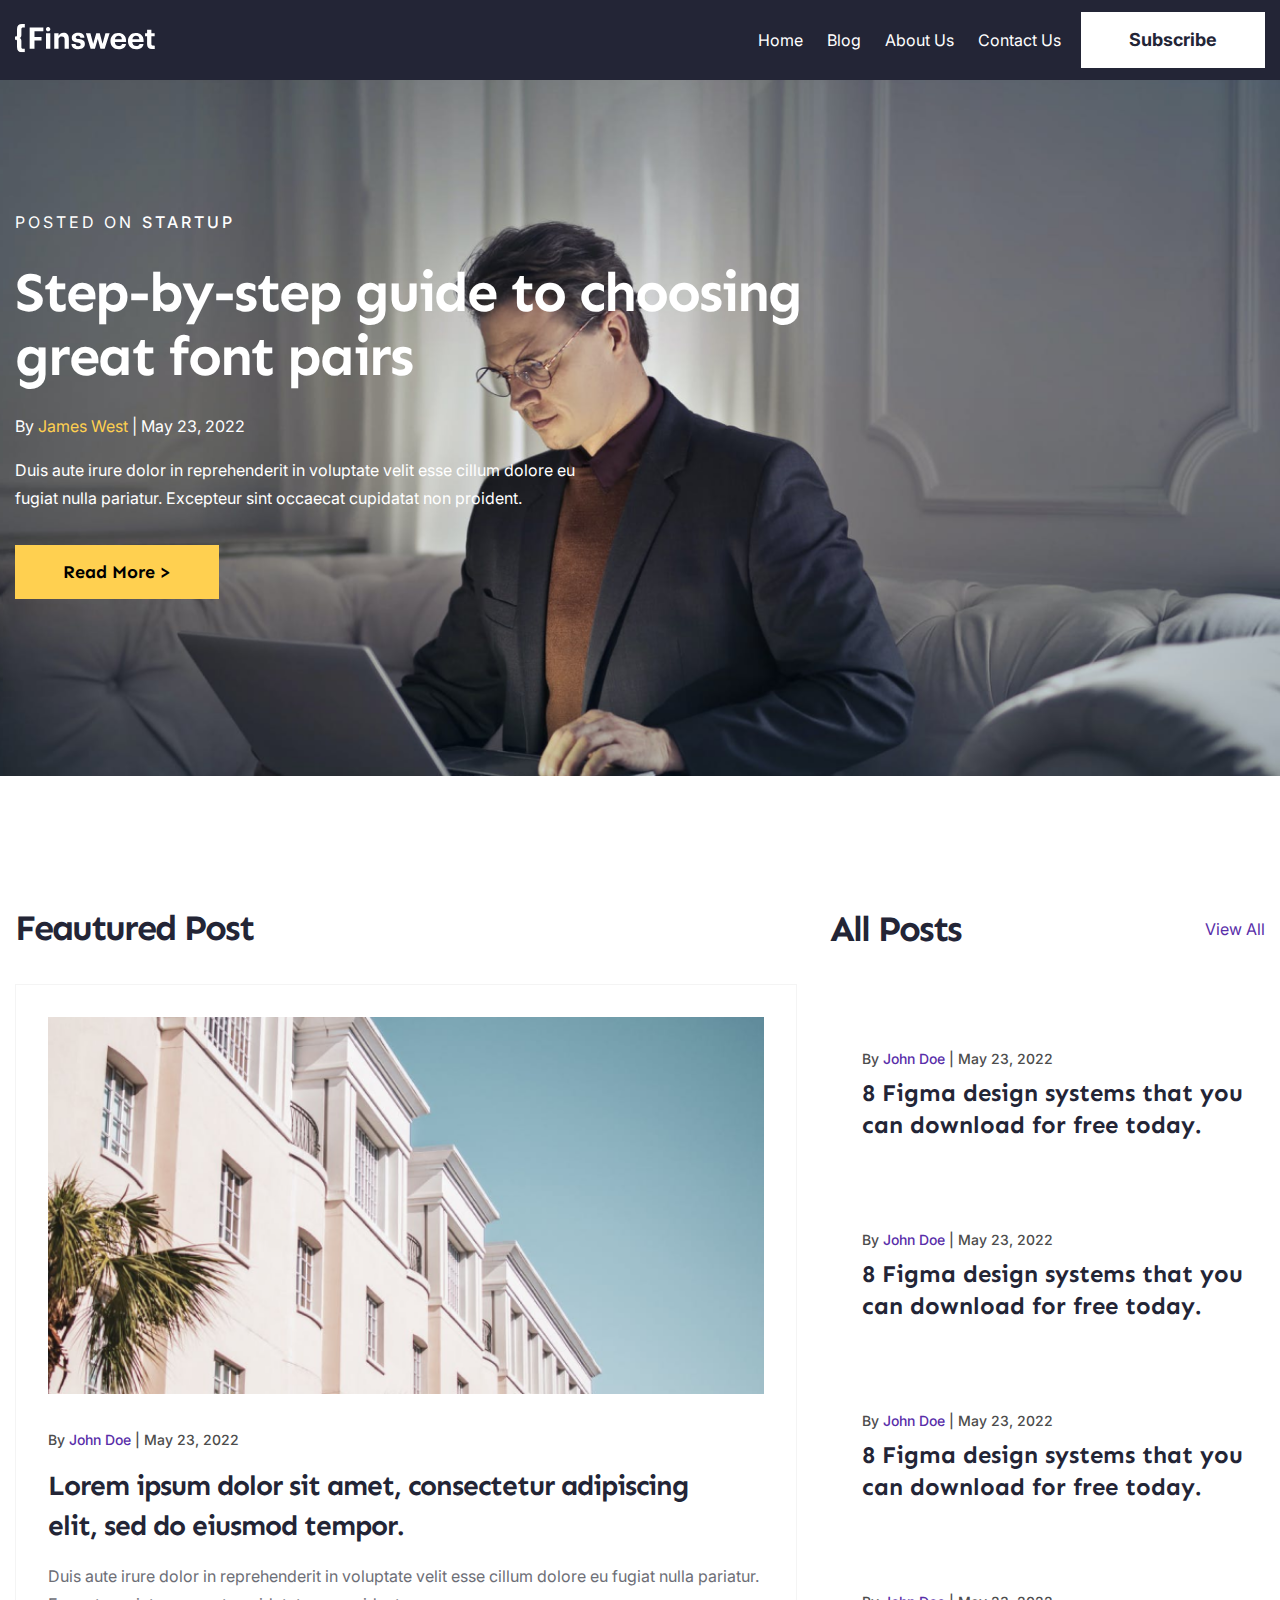
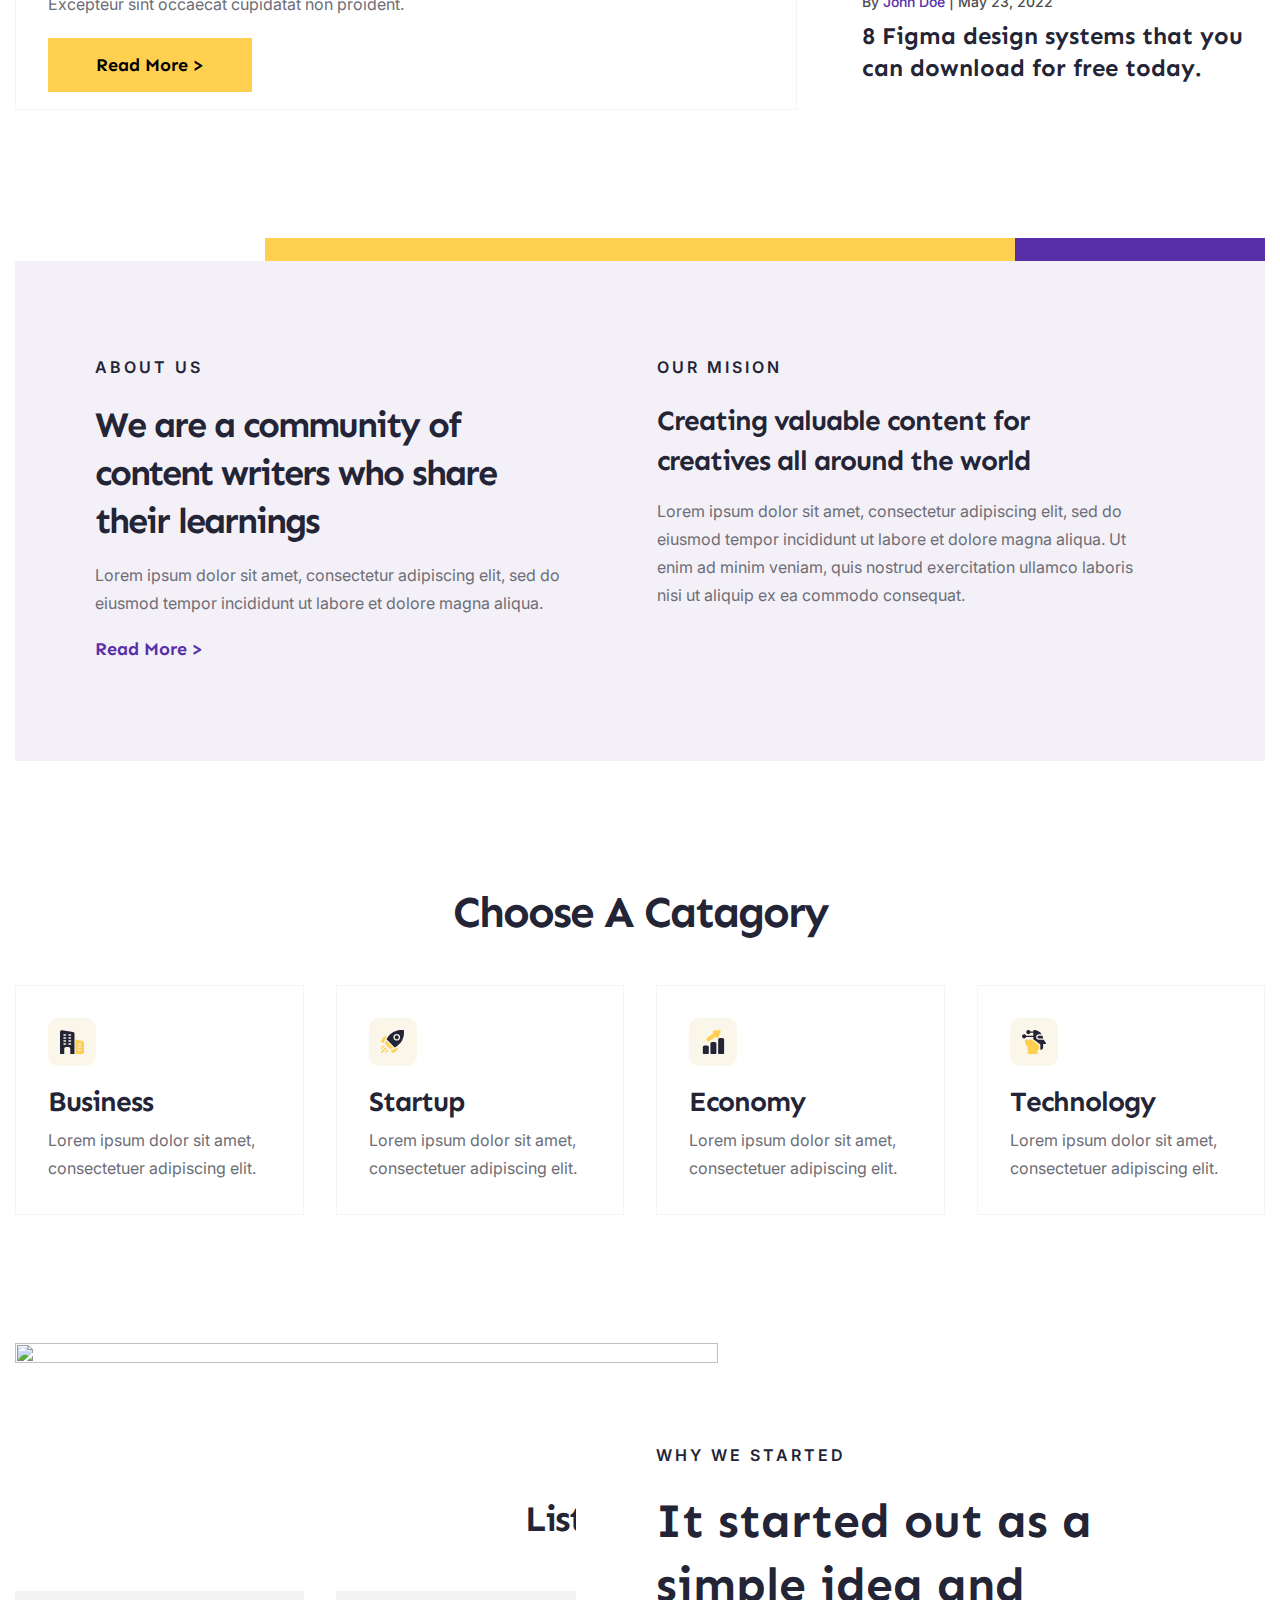
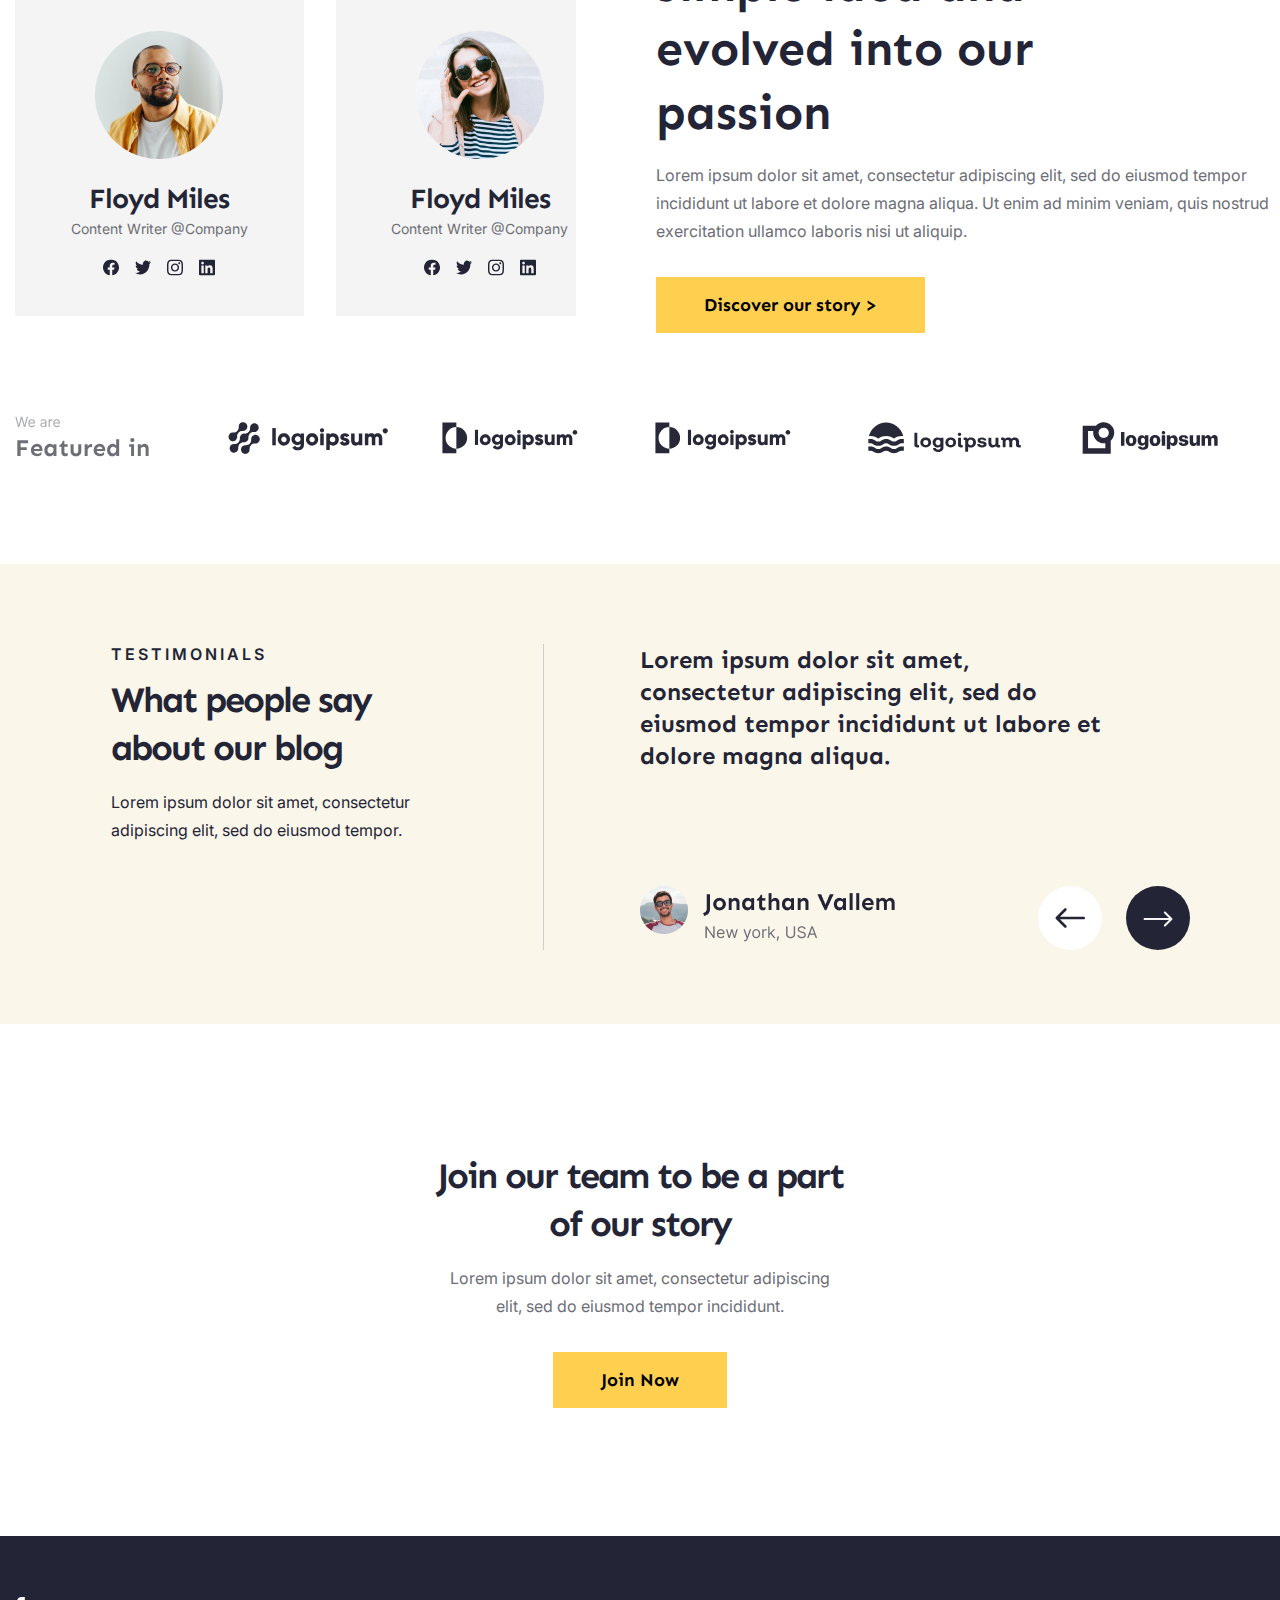
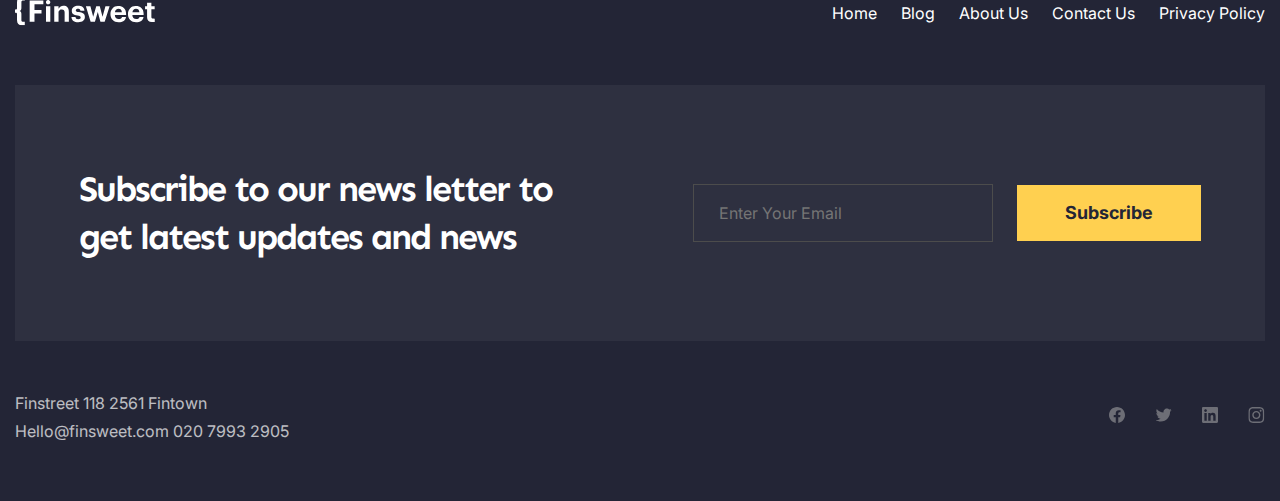
==== index.html @ ef50eec0 "home page change" ====
<!DOCTYPE html>
<html lang="en">
  <head>
    <meta charset="UTF-8" />
    <meta http-equiv="X-UA-Compatible" content="IE=edge" />
    <meta name="viewport" content="width=device-width, initial-scale=1.0" />
    <title>Axtamov Jahongir</title>
    <link rel="stylesheet" href="style/style.css" />
    <link rel="stylesheet" href="style/home.css" />
  </head>
  <body>
    <header>
      <nav id="navbar">
        <div class="container nav-container">
          <div class="nav-logo-img">
            <a href="#"><img src="images/nav-logo.svg" alt="" /></a>
          </div>
          <div class="nav-menus">
            <ul>
              <li><a class="nav-menus-link" href="#">Home</a></li>
              <li><a class="nav-menus-link" href="#">Blog</a></li>
              <li><a class="nav-menus-link" href="#">About Us</a></li>
              <li><a class="nav-menus-link" href="#">Contact Us</a></li>
            </ul>
            <a class="nav-btn" href="#">Subscribe</a>
          </div>
          <button class="hamburger" onclick="openNavbar()">
            <img src="images/hb-menu.svg" alt="" />
          </button>
        </div>
        <div id="navbar-responsive">
          <ul>
            <li><a href="#" class="nav-link">Home</a></li>
            <li><a href="#" class="nav-link">Blog</a></li>
            <li><a href="#" class="nav-link">About Us</a></li>
            <li><a href="#" class="nav-link">Contact Us</a></li>
            <li><a href="#" class="nav-btn">Subscribe</a></li>
          </ul>
          <button id="close-navbar" onclick="closeNavbar()">
            <img src="images/close-icon.svg" alt="" />
          </button>
        </div>
      </nav>
      <div class="home">
        <div class="container">
          <div class="home-content">
            <p class="hometext">
              POSTED ON<span class="homespan">STARTUP</span>
            </p>
            <h2>Step-by-step guide to choosing great font pairs</h2>
            <p>By <span class="yellowspan">James West</span> | May 23, 2022</p>
            <p class="bt">
              Duis aute irure dolor in reprehenderit in voluptate velit esse
              cillum dolore eu fugiat nulla pariatur. Excepteur sint occaecat
              cupidatat non proident.
            </p>
            <a class="btns" href="#">Read More ></a>
          </div>
        </div>
      </div>
    </header>
    <section id="feautured">
      <div class="container feautured-container">
        <div class="feautured-left">
          <h2>Feautured Post</h2>
          <div class="footer-left-card1">
            <div class="feautured-left-card">
              <img src="images/feautured-img1.png" alt="" />
              <p class="featured-lefttext">
                By <span class="bluespan">John Doe</span> | May 23, 2022
              </p>
              <h3>
                Lorem ipsum dolor sit amet, consectetur adipiscing elit, sed do
                eiusmod tempor.
              </h3>
              <p class="feautured-text2">
                Duis aute irure dolor in reprehenderit in voluptate velit esse
                cillum dolore eu fugiat nulla pariatur. Excepteur sint occaecat
                cupidatat non proident.
              </p>
              <a class="btns" href="#">Read More ></a>
            </div>
          </div>
        </div>
        <div class="feautured-right">
          <div class="feautured-right-content">
            <h2>All Posts</h2>
            <p>View All</p>
          </div>
          <div class="feautured-right-card">
            <p class="featured-righttext">
              By <span class="bluespan">John Doe</span> | May 23, 2022
            </p>
            <h4>
              8 Figma design systems that you can download for free today.
            </h4>
          </div>
          <div class="feautured-right-card">
            <p class="featured-righttext">
              By <span class="bluespan">John Doe</span> | May 23, 2022
            </p>
            <h4>
              8 Figma design systems that you can download for free today.
            </h4>
          </div>
          <div class="feautured-right-card">
            <p class="featured-righttext">
              By <span class="bluespan">John Doe</span> | May 23, 2022
            </p>
            <h4>
              8 Figma design systems that you can download for free today.
            </h4>
          </div>
          <div class="feautured-right-card">
            <p class="featured-righttext">
              By <span class="bluespan">John Doe</span> | May 23, 2022
            </p>
            <h4>
              8 Figma design systems that you can download for free today.
            </h4>
          </div>
        </div>
      </div>
    </section>
    <section id="community">
      <div class="container community-container">
        <div class="community-colors">
          <div class="community-yellow"></div>
          <div class="community-purple"></div>
        </div>
        <div class="community">
          <div class="community-left">
            <p class="community-text">ABOUT US</p>
            <h2>
              We are a community of content writers who share their learnings
            </h2>
            <p class="community-content">
              Lorem ipsum dolor sit amet, consectetur adipiscing elit, sed do
              eiusmod tempor incididunt ut labore et dolore magna aliqua.
            </p>
            <p class="community-more">Read More ></p>
          </div>
          <div class="community-right">
            <p class="community-text">OUR MISION</p>
            <h3>
              Creating valuable content for creatives all around the world
            </h3>
            <p class="community-content">
              Lorem ipsum dolor sit amet, consectetur adipiscing elit, sed do
              eiusmod tempor incididunt ut labore et dolore magna aliqua. Ut
              enim ad minim veniam, quis nostrud exercitation ullamco laboris
              nisi ut aliquip ex ea commodo consequat.
            </p>
          </div>
        </div>
      </div>
    </section>
    <section class="catagory">
      <div class="container container-catagory">
        <h2>Choose A Catagory</h2>
        <div class="catagory-cards">
          <div class="catagory-card">
            <div class="catagory-img">
              <img src="images/icons/catagory-icon1.svg" alt="" />
            </div>
            <h3>Business</h3>
            <p>Lorem ipsum dolor sit amet, consectetuer adipiscing elit.</p>
          </div>
          <div class="catagory-card">
            <div class="catagory-img">
              <img src="images/icons/catagory-icon2.svg" alt="" />
            </div>
            <h3>Startup</h3>
            <p>Lorem ipsum dolor sit amet, consectetuer adipiscing elit.</p>
          </div>
          <div class="catagory-card">
            <div class="catagory-img">
              <img src="images/icons/catagory-icon3.svg" alt="" />
            </div>
            <h3>Economy</h3>
            <p>Lorem ipsum dolor sit amet, consectetuer adipiscing elit.</p>
          </div>
          <div class="catagory-card">
            <div class="catagory-img">
              <img src="images/icons/catagory-icon4.svg" alt="" />
            </div>
            <h3>Technology</h3>
            <p>Lorem ipsum dolor sit amet, consectetuer adipiscing elit.</p>
          </div>
        </div>
      </div>
    </section>
    <section id="simple">
      <div class="container simple-container">
        <img src="images/simple-img.svg" alt="" />
        <div>
          <h3>Why we started</h3>
          <h2>It started out as a simple idea and evolved into our passion</h2>
          <p>
            Lorem ipsum dolor sit amet, consectetur adipiscing elit, sed do
            eiusmod tempor incididunt ut labore et dolore magna aliqua. Ut enim
            ad minim veniam, quis nostrud exercitation ullamco laboris nisi ut
            aliquip.
          </p>
          <a class="btns" href="#">Discover our story ></a>
        </div>
      </div>
    </section>
    <section id="list">
      <div class="container list-container">
        <h2>List of Authors</h2>
        <div class="list-cards">
          <div class="list-card">
            <img
              class="list-card-img1"
              src="images/list-card-img1.png"
              alt=""
            />
            <h3>Floyd Miles</h3>
            <p>Content Writer @Company</p>
            <div class="list-card-icons">
              <img src="images/list-icon1.svg" alt="" />
              <img src="images/list-icon2.svg" alt="" />
              <img src="images/list-icon3.svg" alt="" />
              <img src="images/list-icon4.svg" alt="" />
            </div>
          </div>
          <div class="list-card">
            <img
              class="list-card-img1"
              src="images/list-card-img2.png"
              alt=""
            />
            <h3>Floyd Miles</h3>
            <p>Content Writer @Company</p>
            <div class="list-card-icons">
              <img src="images/list-icon1.svg" alt="" />
              <img src="images/list-icon2.svg" alt="" />
              <img src="images/list-icon3.svg" alt="" />
              <img src="images/list-icon4.svg" alt="" />
            </div>
          </div>
          <div class="list-card">
            <img
              class="list-card-img1"
              src="images/list-card-img3.png"
              alt=""
            />
            <h3>Floyd Miles</h3>
            <p>Content Writer @Company</p>
            <div class="list-card-icons">
              <img src="images/list-icon1.svg" alt="" />
              <img src="images/list-icon2.svg" alt="" />
              <img src="images/list-icon3.svg" alt="" />
              <img src="images/list-icon4.svg" alt="" />
            </div>
          </div>
          <div class="list-card">
            <img
              class="list-card-img1"
              src="images/list-card-img4.png"
              alt=""
            />
            <h3>Floyd Miles</h3>
            <p>Content Writer @Company</p>
            <div class="list-card-icons">
              <img src="images/list-icon1.svg" alt="" />
              <img src="images/list-icon2.svg" alt="" />
              <img src="images/list-icon3.svg" alt="" />
              <img src="images/list-icon4.svg" alt="" />
            </div>
          </div>
        </div>
        <div class="list-icons">
          <div class="list-icon">
            <img src="images/list-card-icon1.svg" alt="" />
          </div>
          <div class="list-icon">
            <img src="images/list-card-icon2.svg" alt="" />
          </div>
          <div class="list-icon">
            <img src="images/list-card-icon3.svg" alt="" />
          </div>
          <div class="list-icon">
            <img src="images/list-card-icon4.svg" alt="" />
          </div>
          <div class="list-icon">
            <img src="images/list-card-icon5.svg" alt="" />
          </div>
          <div class="list-icon">
            <img src="images/list-card-icon6.svg" alt="" />
          </div>
        </div>
      </div>
    </section>
    <section id="people">
      <div class="container people-container">
        <div class="people-left">
          <h4>TESTIMONIALS</h4>
          <h2>What people say about our blog</h2>
          <p>
            Lorem ipsum dolor sit amet, consectetur adipiscing elit, sed do
            eiusmod tempor.
          </p>
        </div>
        <div class="people-right">
          <h4>
            Lorem ipsum dolor sit amet, consectetur adipiscing elit, sed do
            eiusmod tempor incididunt ut labore et dolore magna aliqua.
          </h4>
          <div class="people-card">
            <div class="people-img">
              <img src="images/people-cardimg1.png" alt="" />
            </div>
            <div class="people-icon">
              <img src="images/people-card-icon1.svg" alt="" />
              <img src="images/people-card-icon2.svg" alt="" />
            </div>
          </div>
        </div>
      </div>
    </section>
    <section id="join">
      <div class="container join-container">
        <h2>Join our team to be a part of our story</h2>
        <p>
          Lorem ipsum dolor sit amet, consectetur adipiscing elit, sed do
          eiusmod tempor incididunt.
        </p>
        <a class="btns" href="">Join Now</a>
      </div>
    </section>
    <footer>
      <div class="container footer-container">
        <div class="footer-navigation">
          <div class="footer-logo-img">
            <a href="#"><img src="images/nav-logo.svg" alt="" /></a>
          </div>
          <div class="footer-menus">
            <ul>
              <li><a class="footer-menus-link" href="#">Home</a></li>
              <li><a class="footer-menus-link" href="#">Blog</a></li>
              <li><a class="footer-menus-link" href="#">About Us</a></li>
              <li><a class="footer-menus-link" href="#">Contact Us</a></li>
              <li><a class="footer-menus-link" href="#">Privacy Policy</a></li>
            </ul>
          </div>
        </div>
        <div class="footer-subscribe">
          <div class="subscribe-heading">
            <h2>Subscribe to our news letter to get latest updates and news</h2>
          </div>
          <div class="subscribe-input">
            <form>
              <input placeholder="Enter Your Email  " type="text" />
            </form>
            <a class="btns" href="#">Subscribe</a>
          </div>
        </div>
        <div class="footer-content">
          <div class="footer-text">
            <p>Finstreet 118 2561 Fintown</p>
            <p>Hello@finsweet.com 020 7993 2905</p>
          </div>
          <div class="footer-icons">
            <img src="images/icons/facebook-icon.svg" alt="" />
            <img src="images/icons/twitter-icon.svg" alt="" />
            <img src="images/icons/linkedin-icon.svg" alt="" />
            <img src="images/icons/instagram-icon.svg" alt="" />
          </div>
        </div>
      </div>
    </footer>
    <script src="js/main.js"></script>
  </body>
</html>
---- style/style.css ----
@import "common.css";
@import "nav-footer.css";
---- style/home.css ----
@import url("https://fonts.googleapis.com/css2?family=Inter:wght@400;500;600&family=Sen:wght@700&display=swap");

:root {
  --btn-bg: #ffd050;
  --btn-bg-hover: #edc14a;
}

.home {
  background-image: url(../images/home-bg.png);
  background-size: cover;
  background-position: center;
  background-repeat: no-repeat;
}

.home-content {
  padding: 128px 0 192px;
}

.home-content p {
  width: 45%;
  font-size: 1rem;
  font-family: "Inter";
  font-style: normal;
  font-weight: 400;
  line-height: 28px;
  color: #ffffff;
}

.homespan {
  font-family: "Inter";
  font-style: normal;
  font-weight: 500;
  font-size: 1rem;
  padding-left: 8px;
}

.hometext {
  font-family: "Inter";
  font-style: normal;
  font-weight: 400;
  line-height: 20px;
  letter-spacing: 3px;
  text-transform: uppercase;
  color: #ffffff;
}

.home-content h2 {
  width: 70%;
  padding: 24px 0;
  font-family: "Sen";
  font-style: normal;
  font-weight: 700;
  font-size: 3.5rem;
  line-height: 64px;
  letter-spacing: -2px;
  color: #ffffff;
}

.yellowspan {
  font-family: "Inter";
  font-style: normal;
  font-weight: 400;
  font-size: 1rem;
  line-height: 28px;
  color: #ffd050;
}

.bt {
  padding: 16px 0 48px;
}

/* FEAUTURED */

#feautured {
  padding: 128px 0;
}

.feautured-container {
  display: flex;
  align-items: center;
}

.feautured-container h2 {
  font-family: "Sen";
  font-style: normal;
  font-weight: 700;
  font-size: 2.25rem;
  line-height: 48px;
  letter-spacing: -2px;
  color: #232536;
}

.feautured-left-card img {
  width: 100%;
}

.feautured-left h2 {
  padding-bottom: 32px;
}

.feautured-text2 {
  margin-bottom: 35px;
  font-family: "Inter";
  font-style: normal;
  font-weight: 400;
  font-size: 1rem;
  line-height: 28px;
  color: #6d6e76;
}

.feautured-right {
  width: 50%;
}

.feautured-right-card {
  transition: 0.5s;
  padding: 32px 0 25px 32px;
}

.featured-righttext {
  padding-top: 32px;
  font-family: "Inter";
  font-style: normal;
  font-weight: 500;
  font-size: 0.875rem;
  line-height: 20px;
  color: #4c4c4c;
}

.feautured-right-card:hover {
  background: #fbf6ea;
}

.feautured-right-content {
  margin-bottom: 32px;
  display: flex;
  align-items: center;
  justify-content: space-between;
}

.feautured-right-content p {
  font-family: "Inter";
  font-style: normal;
  font-weight: 400;
  font-size: 1rem;
  line-height: 28px;
  color: #592ea9;
}

.featured-lefttext {
  padding-top: 32px;
  font-family: "Inter";
  font-style: normal;
  font-weight: 500;
  font-size: 0.875rem;
  line-height: 20px;
  color: #4c4c4c;
}

.bluespan {
  color: #592ea9;
}

.feautured-right-card h4 {
  padding-top: 8px;
  font-family: "Sen";
  font-style: normal;
  font-weight: 700;
  font-size: 1.5rem;
  line-height: 32px;
  color: #232536;
}

/* COMMUNITY */

.community-colors {
  display: flex;
  align-items: center;
  justify-content: flex-end;
}

.community-yellow {
  width: 60%;
  height: 23px;
  background: #ffd050;
}

.community-purple {
  width: 20%;
  height: 23px;
  background: #592ea9;
}

.community {
  padding: 96px 108px 96px 80px;
  margin-bottom: 128px;
  display: flex;
  background: #f4f0f8;
}

.community-left {
  width: 50%;
  margin-right: 61px;
}

.community-right {
  width: 50%;
}

.community-text {
  font-family: "Inter";
  font-style: normal;
  font-weight: 600;
  font-size: 1rem;
  line-height: 20px;
  letter-spacing: 3px;
  color: #232536;
}

.community-left h2 {
  width: 88%;
  padding: 24px 0 16px;
  font-family: "Sen";
  font-style: normal;
  font-weight: 700;
  font-size: 2.25rem;
  line-height: 48px;
  letter-spacing: -2px;
  color: #232536;
}

.community-right h3 {
  width: 80%;
  padding: 24px 0 16px;
  font-family: "Sen";
  font-style: normal;
  font-weight: 700;
  font-size: 1.75rem;
  line-height: 40px;
  letter-spacing: -1px;
  color: #232536;
}

.community-content {
  font-family: "Inter";
  font-style: normal;
  font-weight: 400;
  font-size: 1rem;
  line-height: 28px;
  color: #6d6e76;
}

.community-more {
  padding-top: 16px;
  font-family: "Sen";
  font-style: normal;
  font-weight: 700;
  font-size: 1.125rem;
  line-height: 32px;
  color: #592ea9;
}

/* catagory */

#catagory .container-catagory {
  display: flex;
  flex-direction: column;
  gap: 50px;
}

.container-catagory h2 {
  font-family: "Sen";
  font-style: normal;
  font-weight: 700;
  font-size: 2.75rem;
  line-height: 48px;
  letter-spacing: -2px;
  color: #232536;
  text-align: center;
}

.catagory-cards {
  display: flex;
  align-items: center;
  gap: 32px;
  padding: 48px 0 128px;
}

.catagory-card {
  width: 25%;
  padding: 32px;
  transition: 0.5s;
  border: 1px solid #f4f4f4;
}

.catagory-card:hover {
  background: #ffd050;
}

.catagory-img {
  background: #fbf6ea;
  display: flex;
  align-items: center;
  justify-content: center;
  border-radius: 10px;
  width: 48px;
  height: 48px;
}

.catagory-card h3 {
  padding: 16px 0 4px;
  font-family: "Sen";
  font-style: normal;
  font-weight: 700;
  font-size: 1.75rem;
  line-height: 40px;
  letter-spacing: -1px;
  color: #232536;
}

.catagory-card p {
  font-family: "Inter";
  font-style: normal;
  font-weight: 400;
  font-size: 1rem;
  line-height: 28px;
  color: #6d6e76;
}

/* SIMPLE */
#simple .container {
  position: relative;
  padding-bottom: 128px;
  box-sizing: border-box;
}

#simple img {
  width: 75%;
  height: 100%;
}

#simple .container div {
  box-sizing: border-box;
  position: absolute;
  right: 0;
  top: 15%;
  background-color: white;
  width: 55%;
  height: 584px;
  padding: 80px 0 80px 80px;
  display: flex;
  flex-direction: column;
}

#simple .container div h3 {
  text-transform: uppercase;
  letter-spacing: 3px;
  color: #232536;
  font-size: 1rem;
  font-family: "Inter";
  font-style: normal;
  font-weight: 600;
}

#simple .container div h2 {
  width: 90%;
  padding: 24px 0 16px;
  font-size: 3rem;
  font-family: "Sen";
  font-style: normal;
  font-weight: 700;
  color: #232536;
  line-height: 64px;
}

#simple .container div p {
  padding-bottom: 32px;
  font-family: "Inter";
  font-style: normal;
  font-weight: 400;
  font-size: 1rem;
  line-height: 28px;
  color: #6d6e76;
}

.simple-container a {
  max-width: 269px;
  max-height: 56px;
}

.btns {
  color: black;
  padding: 16px 48px;
  font-family: "Sen";
  font-style: normal;
  font-weight: 700;
  font-size: 1.125rem;
  line-height: 24px;
  background-color: var(--btn-bg);
}

/* LIST */

.list-container h2 {
  text-align: center;
  padding-bottom: 48px;
  font-family: "Sen";
  font-style: normal;
  font-weight: 700;
  font-size: 2.25rem;
  line-height: 48px;
  letter-spacing: -2px;
  color: #232536;
}

.list-cards {
  display: flex;
  align-items: center;
  gap: 32px;
}

.list-card {
  width: 25%;
  padding: 40px 28px;
  display: flex;
  flex-direction: column;
  align-items: center;
  background: #f4f4f4;
  transition: 0.3s;
}

.list-card:hover {
  background: #fbf6ea;
}

.list-card h3 {
  margin-top: 20px;
  font-family: "Sen";
  font-style: normal;
  font-weight: 700;
  font-size: 1.75rem;
  line-height: 40px;
  letter-spacing: -1px;
  color: #232536;
}

.list-card p {
  font-family: "Inter";
  font-style: normal;
  font-weight: 400;
  font-size: 0.875rem;
  line-height: 20px;
  text-align: center;
  color: #6d6e76;
}

.list-card-icons {
  margin-top: 20px;
  display: flex;
  gap: 16px;
}

.list-icons {
  margin: 96px 0;
  display: flex;
  align-items: center;
  gap: 60px;
}

.list-icon {
  width: 17%;
}

/* PEOPLE */

#people {
  padding-bottom: 128px;
}

.people-container {
  padding: 80px 111px 74px 111px;
  background: #fbf6ea;
  display: flex;
}

.people-left {
  width: 50%;
  border-right: 1px solid rgb(109, 110, 118, 0.3);
  padding-right: 80px;
  margin-right: 96px;
}

.people-left h4 {
  font-family: "Inter";
  font-style: normal;
  font-weight: 600;
  font-size: 1rem;
  line-height: 20px;
  letter-spacing: 3px;
  color: #232536;
}

.people-left h2 {
  max-width: 345px;
  margin: 12px 0 16px;
  font-family: "Sen";
  font-style: normal;
  font-weight: 700;
  font-size: 2.25rem;
  line-height: 48px;
  letter-spacing: -2px;
  color: #232536;
}

.people-left p {
  max-width: 349px;
  font-family: "Inter";
  font-style: normal;
  font-weight: 400;
  font-size: 1rem;
  line-height: 28px;
  color: #232536;
}

.people-right {
  width: 50%;
}

.people-right h4 {
  max-width: 469px;
  margin-bottom: 114px;
  font-family: "Sen";
  font-style: normal;
  font-weight: 700;
  font-size: 1.5rem;
  line-height: 32px;
  color: #232536;
}

.people-card {
  display: flex;
  gap: 141px;
}

.people-icon {
  display: flex;
  gap: 24px;
}

/* JOIN */

#join {
  padding-bottom: 128px;
}

.join-container {
  display: flex;
  flex-direction: column;
  align-items: center;
  text-align: center;
}

.join-container h2 {
  max-width: 414px;
  font-family: "Sen";
  font-style: normal;
  font-weight: 700;
  font-size: 36px;
  line-height: 48px;
  letter-spacing: -2px;
  color: #232536;
}

.join-container p {
  margin: 16px 0 32px;
  max-width: 405px;
  font-family: "Inter";
  font-style: normal;
  font-weight: 400;
  font-size: 16px;
  line-height: 28px;
  color: #6d6e76;
}

.join-container a {
  max-width: 174px;
}

@media (max-width: 11900px) {
  .list-icons {
    gap: 30px;
  }
}

@media (max-width: 1170px) {
  .simple-container {
    display: flex;
    flex-direction: column;
    align-items: center;
    justify-content: center;
  }
  #simple .container div {
    position: static;
    width: 100%;
  }
  #simple img {
    width: 70%;
    text-align: center;
  }
  #simple .container {
    position: relative;
    margin-bottom: 128px;
  }
}

@media (max-width: 1150px) {
  .feautured-container {
    flex-direction: column;
  }
  .feautured-left-card image {
    width: 100%;
  }
  .feautured-right {
    margin-top: 50px;
    width: 100%;
  }
  .footer-left-card1 {
    width: 100%;
  }
  .list-card-icons {
    margin-top: 20px;
    display: flex;
    flex-wrap: wrap;
  }

  .list-icons {
    gap: 20px;
    flex-wrap: wrap;
    align-items: center;
    justify-content: center;
  }

  .list-icon {
    width: 25%;
  }
  .people-card {
    width: 50%;
    gap: 50px;
  }
}

@media (max-width: 950px) {
  .subscribe-input {
    width: 100%;
  }
  .catagory-cards {
    flex-wrap: wrap;
    align-items: center;
    justify-content: center;
    gap: 35px;
  }
  .catagory-card {
    width: 48%;
  }
  .list-cards {
    flex-wrap: wrap;
    justify-content: center;
    align-items: center;
  }
  .list-cards {
    gap: 30px;
  }
  .list-card {
    width: 45%;
  }
  .list-card-img1 {
    width: 50%;
  }
  .people-container {
    padding: 80px;
    flex-direction: column;
    gap: 50px;
  }
  .people-left {
    width: 100%;
    padding-bottom: 50px;
  }
  .people-right {
    width: 100%;
  }
  .people-left {
    border-right: none;
    border-bottom: 1px solid rgb(109, 110, 118, 0.3);
    padding-right: 0;
    margin-right: 0;
  }
  .people-card {
    width: 100%;
    justify-content: space-between;
  }
  .people-right h4 {
    margin-bottom: 0;
    padding-bottom: 50px;
  }
}

@media (max-width: 800px) {
  .footer-subscribe {
    display: flex;
    align-items: center;
    justify-content: center;
    flex-direction: column;
  }
  .subscribe-heading h2 {
    width: 100%;
    padding: 30px 0;
    margin: 0;
  }
}

@media (max-width: 710px) {
  .nav-menus {
    display: none;
  }
  .hamburger {
    display: block;
    cursor: pointer;
    border: none;
    background-color: transparent;
  }
  #navbar-responsive {
    position: absolute;
    background: #232536;
    display: block;
    top: 0;
    z-index: 2;
    left: -100%;
    width: 100%;
    transition: 1s;
  }
  #navbar-responsive .nav-link {
    display: inline-block;
    width: 100%;
    font-size: 1.5rem;
    padding: 30px 0;
    color: #ffffff;
    text-transform: uppercase;
    text-align: center;
  }

  #navbar-responsive a:hover {
    color: #fac422;
    transition: 0.5s;
  }
  #navbar-responsive .nav-btn:hover {
    border: 1px solid #fac422;
  }
  #navbar-responsive ul {
    display: flex;
    flex-direction: column;
    align-items: center;
    margin-top: 100px;
    height: 100vh;
    list-style-type: none;
  }
  #close-navbar {
    position: absolute;
    top: 30px;
    right: 30px;
    background-color: transparent;
    border: none;
    cursor: pointer;
  }
  .nav-btn {
    display: block;
    margin: 20px 0 0;
  }
  .community {
    padding: 20px;
    flex-direction: column;
    gap: 40px;
  }
  .community-left,
  .community-right {
    width: 100%;
  }
  .list-icons {
    gap: 30px;
  }

  .list-icon {
    width: 40%;
  }
}

@media (max-width: 650px) {
  .footer-navigation {
    display: flex;
    flex-direction: column;
    align-items: center;
    justify-content: space-between;
  }
  .footer-navigation img {
    padding-bottom: 50px;
  }
  input[type="text"] {
    height: 50px;
    padding: 13px 20px;
  }

  .subscribe-input a {
    padding: 13px 30px;
    font-size: 1rem;
  }
  .list-card {
    width: 100%;
  }
  .people-container {
    padding: 20px;
  }
  .people-card {
    gap: 0px;
  }
}

@media (max-width: 500px) {
  :root {
    font-size: 14px;
  }

  .home-content p {
    width: 100%;
  }
  .home-content h2 {
    width: 100%;
  }

  input[type="text"] {
    width: 100%;
    height: 50px;
    font-size: 0.7rem;
    padding: 13px 20px;
    margin-bottom: 20px;
  }

  .subscribe-input {
    flex-wrap: wrap;
  }

  .subscribe-input a {
    width: 100%;
    padding: 10px 25px;
  }
  .footer-navigation img {
    padding-bottom: 20px;
  }
  .footer-subscribe .subscribe-heading h2 {
    width: 100%;
    padding-right: 0;
    text-align: center;
  }
  .footer-menus ul {
    flex-direction: column;
  }
  .footer-menus-link {
    padding: 10px 0;
  }
  .footer-content {
    flex-direction: column;
    text-align: center;
  }
  .footer-text {
    padding-bottom: 20px;
  }
  .catagory-card {
    width: 100%;
  }
  .list-icons {
    margin-left: 20px;
  }
  .list-icon {
    width: 100%;
  }
  #simple .container div {
    padding: 20px;
    align-items: center;
    width: 100%;
  }
  .simple-container a {
    text-align: center;
  }
  .people-card {
    width: 100%;
    flex-direction: column;
    align-items: center;
    gap: 20px;
  }
  .people-img img {
    width: 100%;
  }
  .people-icon img {
    width: 30%;
  }
}
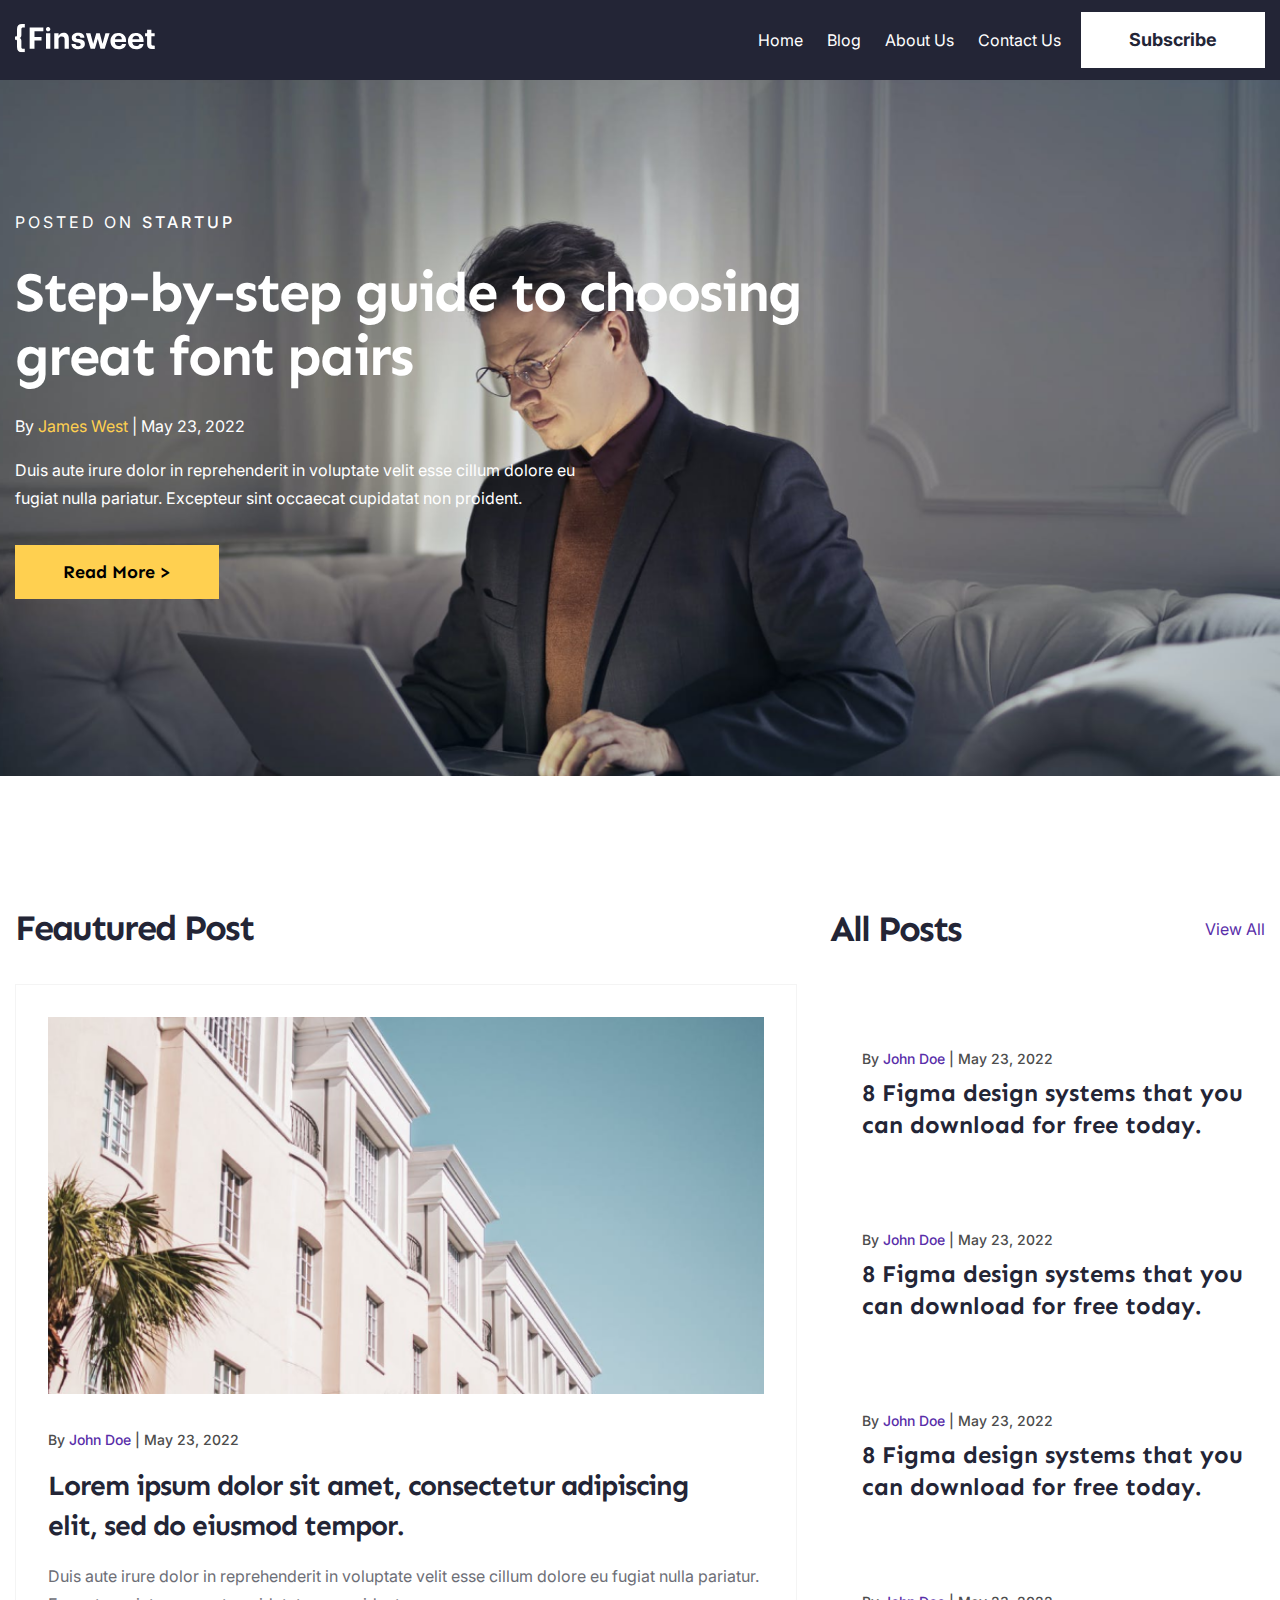
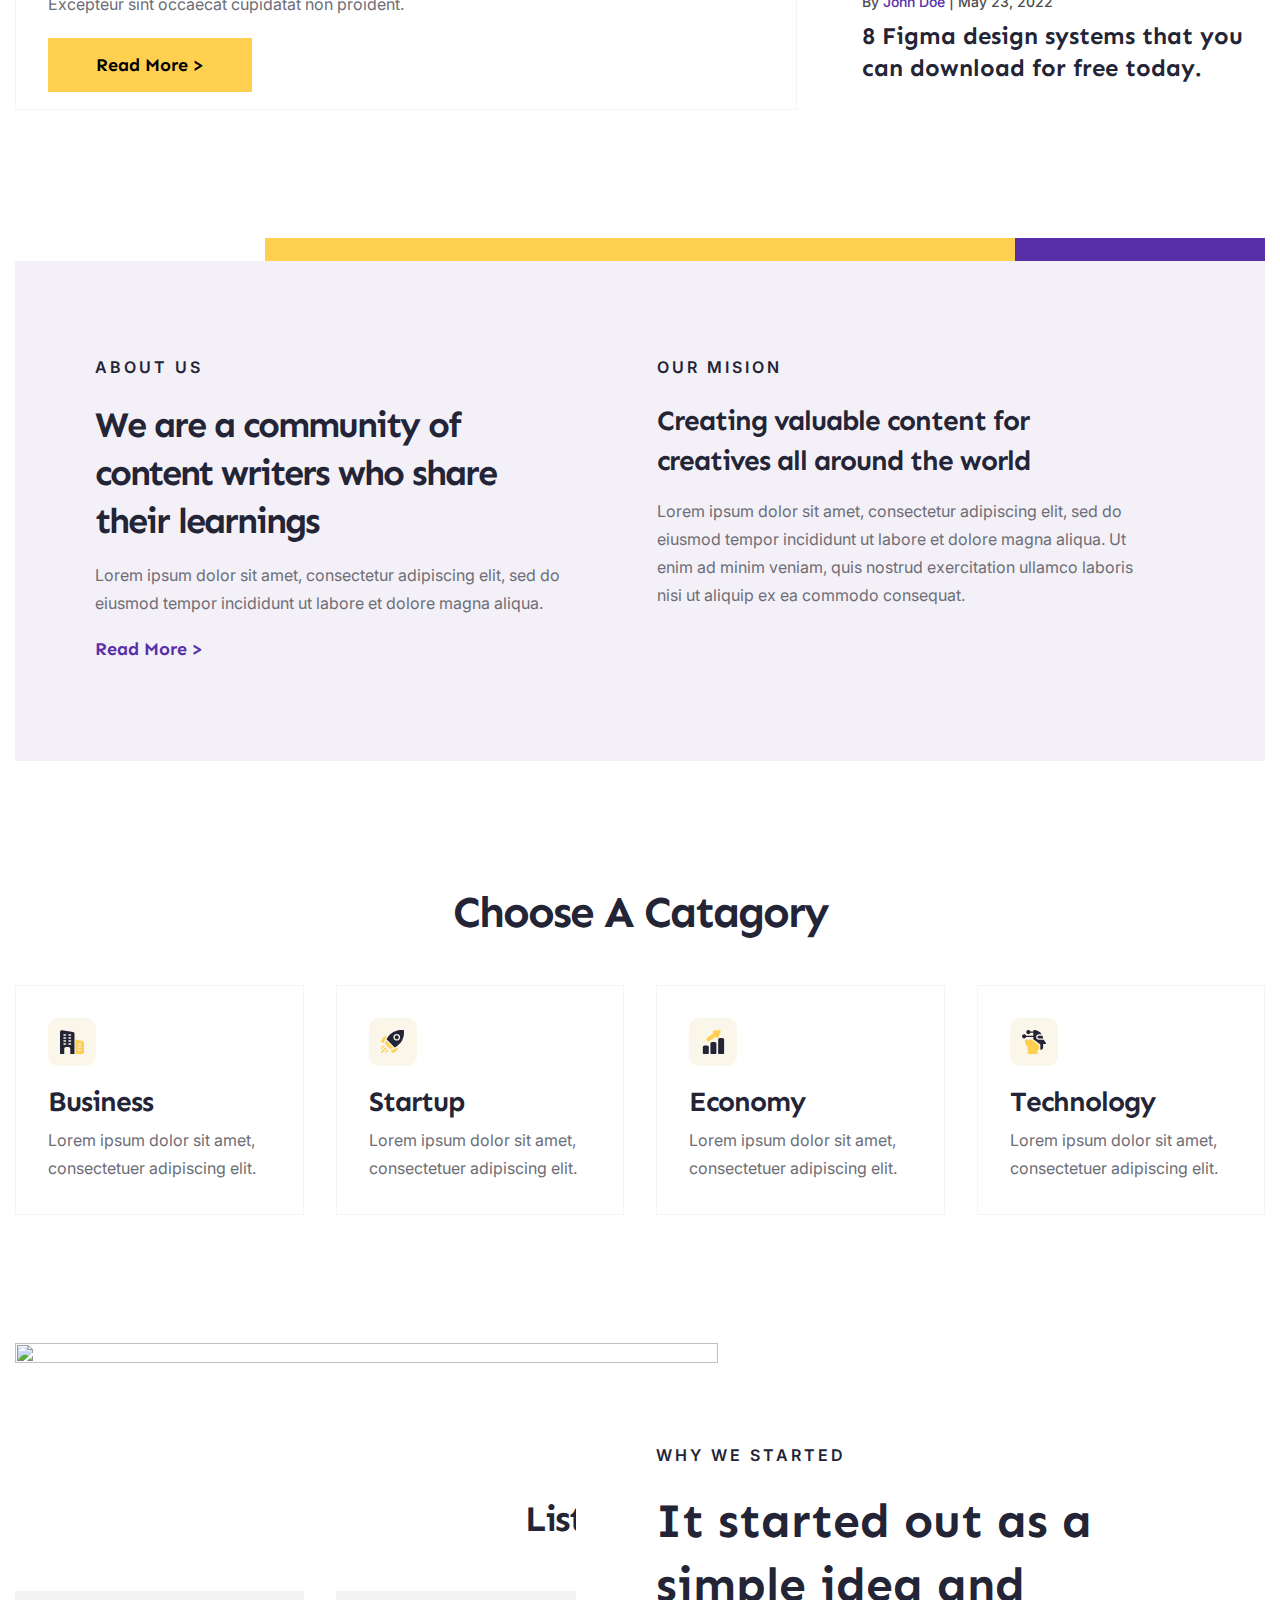
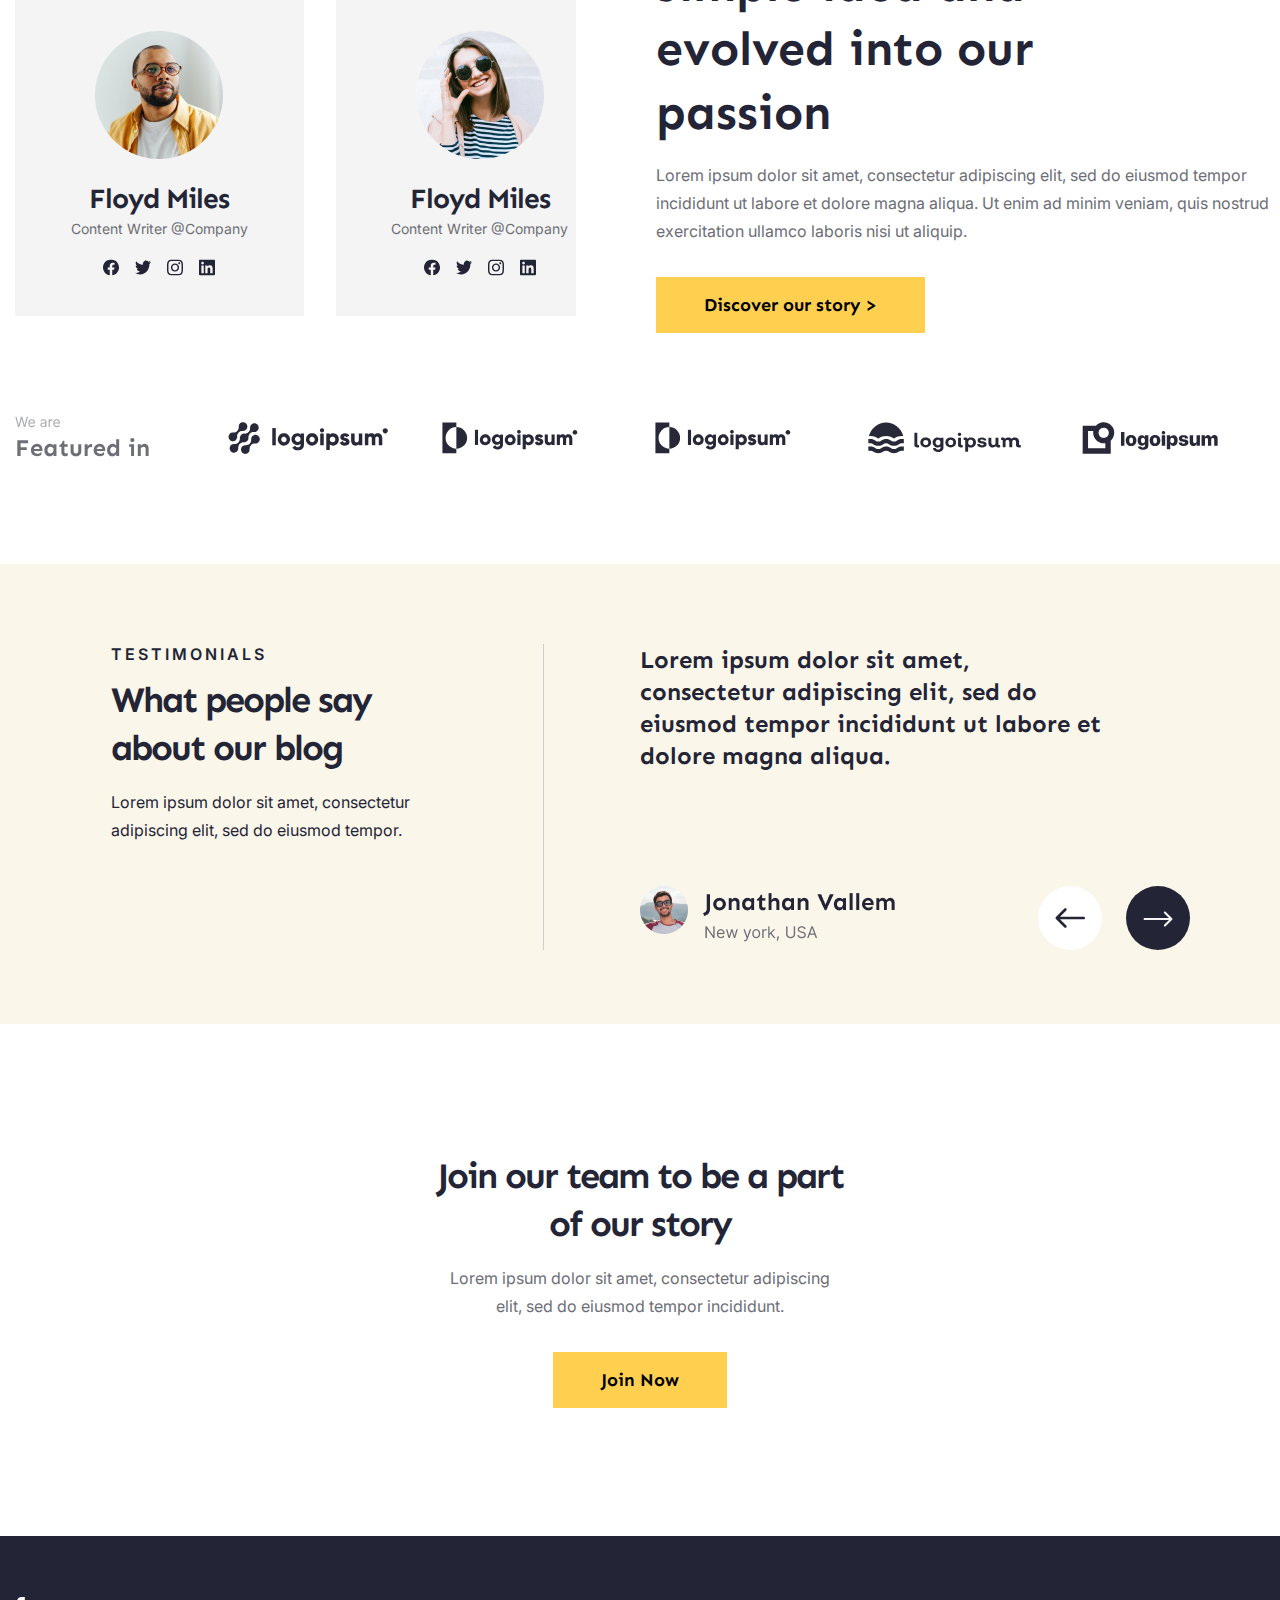
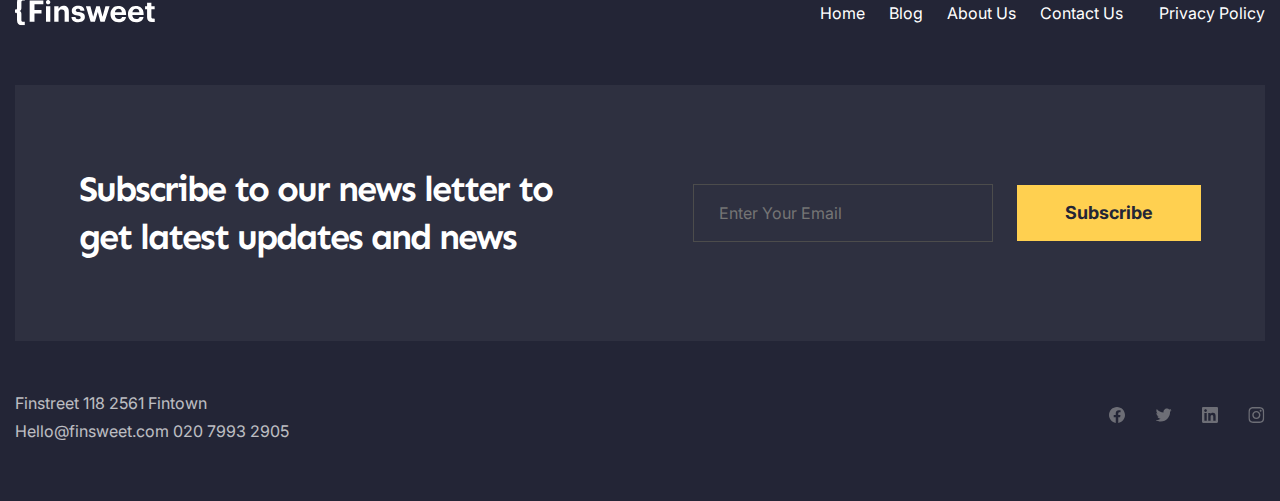
==== commit 0b8aef9d: "llska" ====
--- a/index.html
+++ b/index.html
@@ -18,9 +18,11 @@
           <div class="nav-menus">
             <ul>
               <li><a class="nav-menus-link" href="#">Home</a></li>
-              <li><a class="nav-menus-link" href="#">Blog</a></li>
-              <li><a class="nav-menus-link" href="#">About Us</a></li>
-              <li><a class="nav-menus-link" href="#">Contact Us</a></li>
+              <li><a class="nav-menus-link" href="blog.html">Blog</a></li>
+              <li><a class="nav-menus-link" href="about.html">About Us</a></li>
+              <li>
+                <a class="nav-menus-link" href="contact.html">Contact Us</a>
+              </li>
             </ul>
             <a class="nav-btn" href="#">Subscribe</a>
           </div>
@@ -163,7 +165,7 @@
             <div class="catagory-img">
               <img src="images/icons/catagory-icon1.svg" alt="" />
             </div>
-            <h3>Business</h3>
+            <a href="category.html"><h3>Business</h3></a>
             <p>Lorem ipsum dolor sit amet, consectetuer adipiscing elit.</p>
           </div>
           <div class="catagory-card">
@@ -338,10 +340,12 @@
           </div>
           <div class="footer-menus">
             <ul>
-              <li><a class="footer-menus-link" href="#">Home</a></li>
-              <li><a class="footer-menus-link" href="#">Blog</a></li>
-              <li><a class="footer-menus-link" href="#">About Us</a></li>
-              <li><a class="footer-menus-link" href="#">Contact Us</a></li>
+              <li><a class="nav-menus-link" href="#">Home</a></li>
+              <li><a class="nav-menus-link" href="blog.html">Blog</a></li>
+              <li><a class="nav-menus-link" href="about.html">About Us</a></li>
+              <li>
+                <a class="nav-menus-link" href="contact.html">Contact Us</a>
+              </li>
               <li><a class="footer-menus-link" href="#">Privacy Policy</a></li>
             </ul>
           </div>
--- a/style/home.css
+++ b/style/home.css
@@ -1,9 +1,4 @@
 @import url("https://fonts.googleapis.com/css2?family=Inter:wght@400;500;600&family=Sen:wght@700&display=swap");
-
-:root {
-  --btn-bg: #ffd050;
-  --btn-bg-hover: #edc14a;
-}
 
 .home {
   background-image: url(../images/home-bg.png);
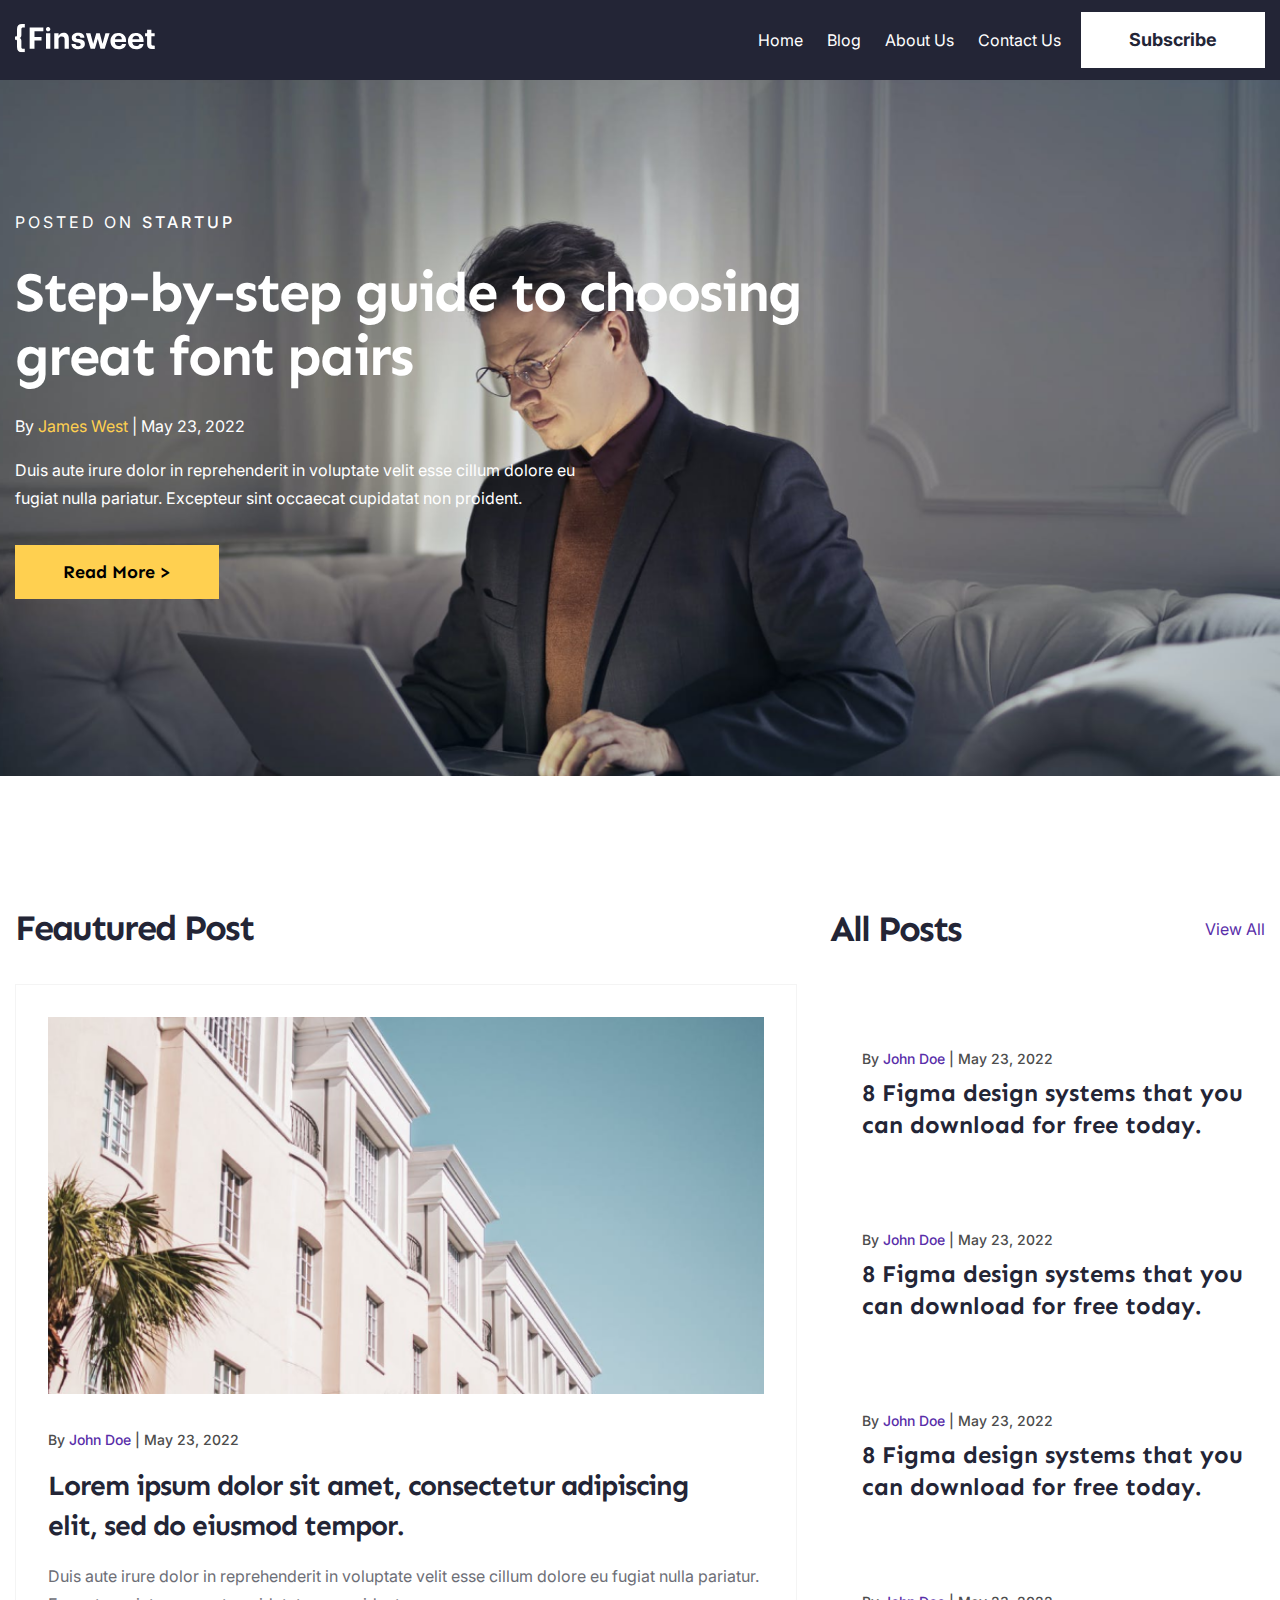
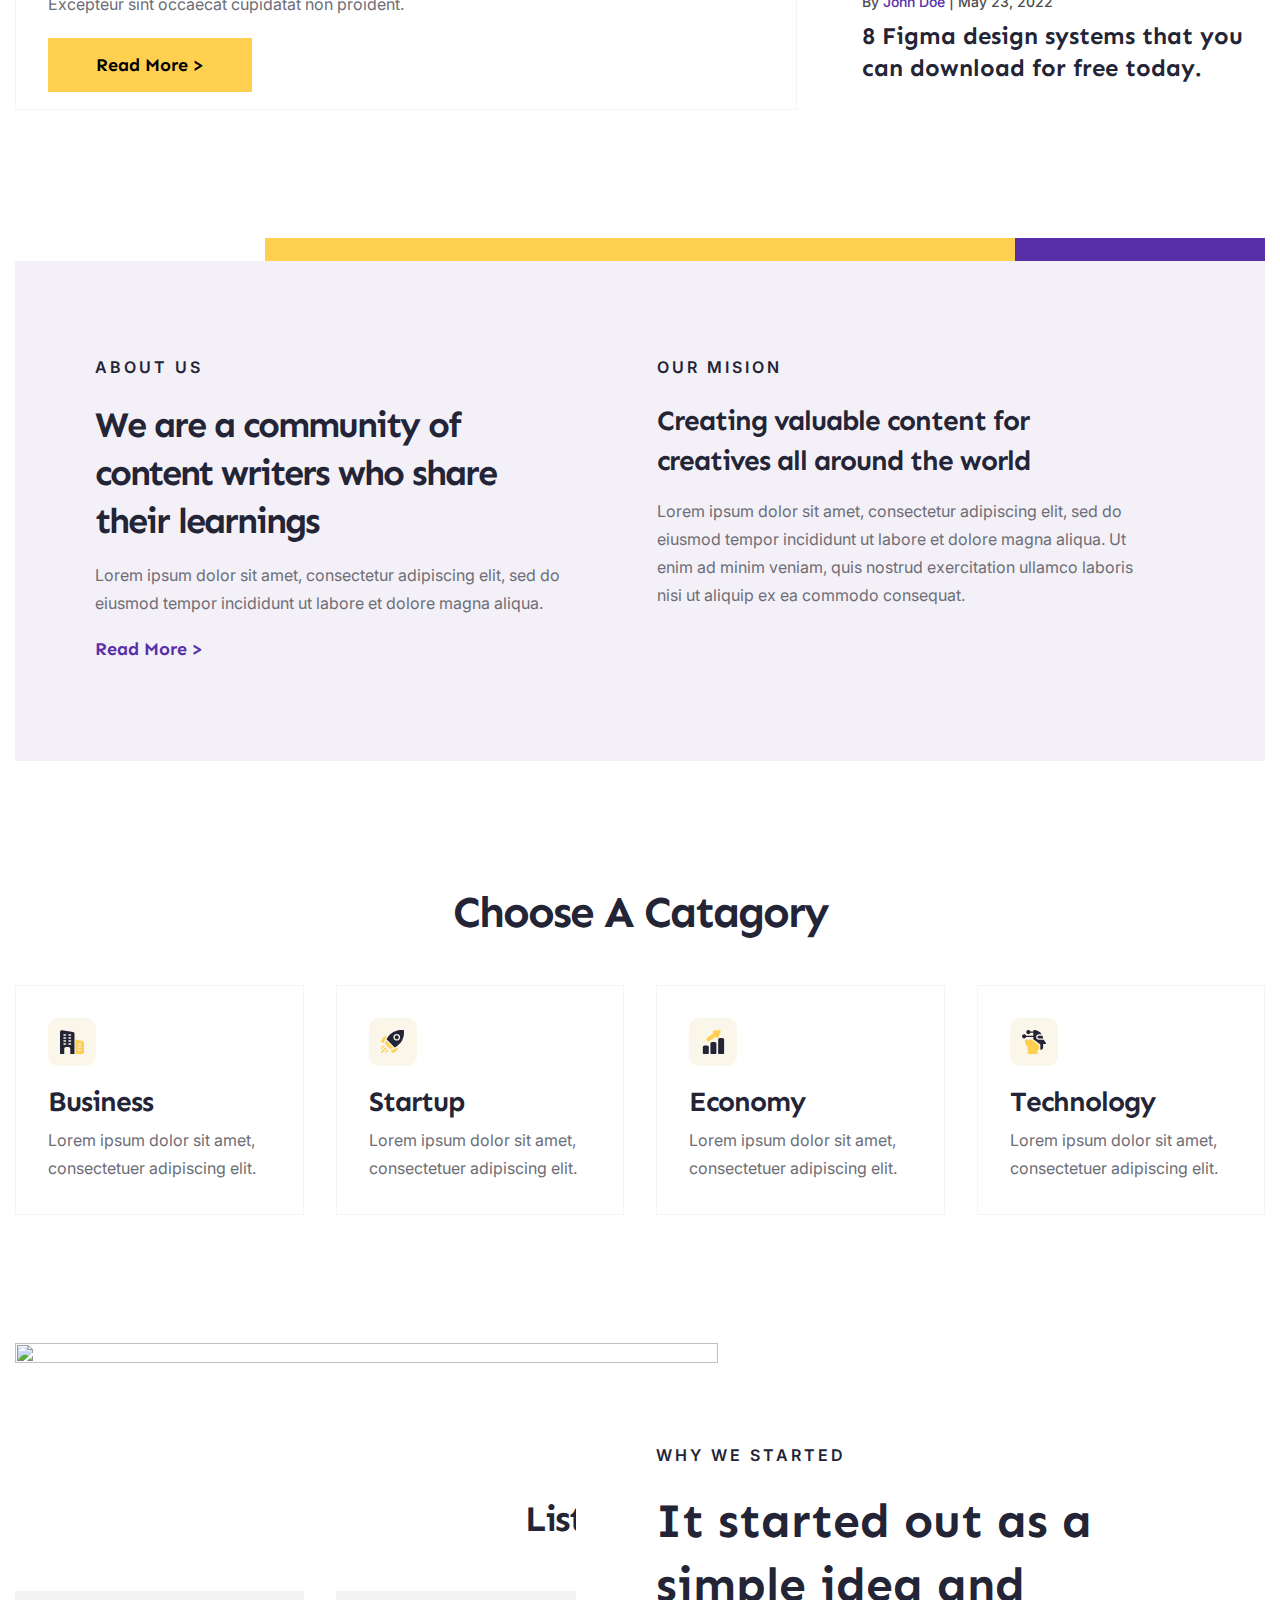
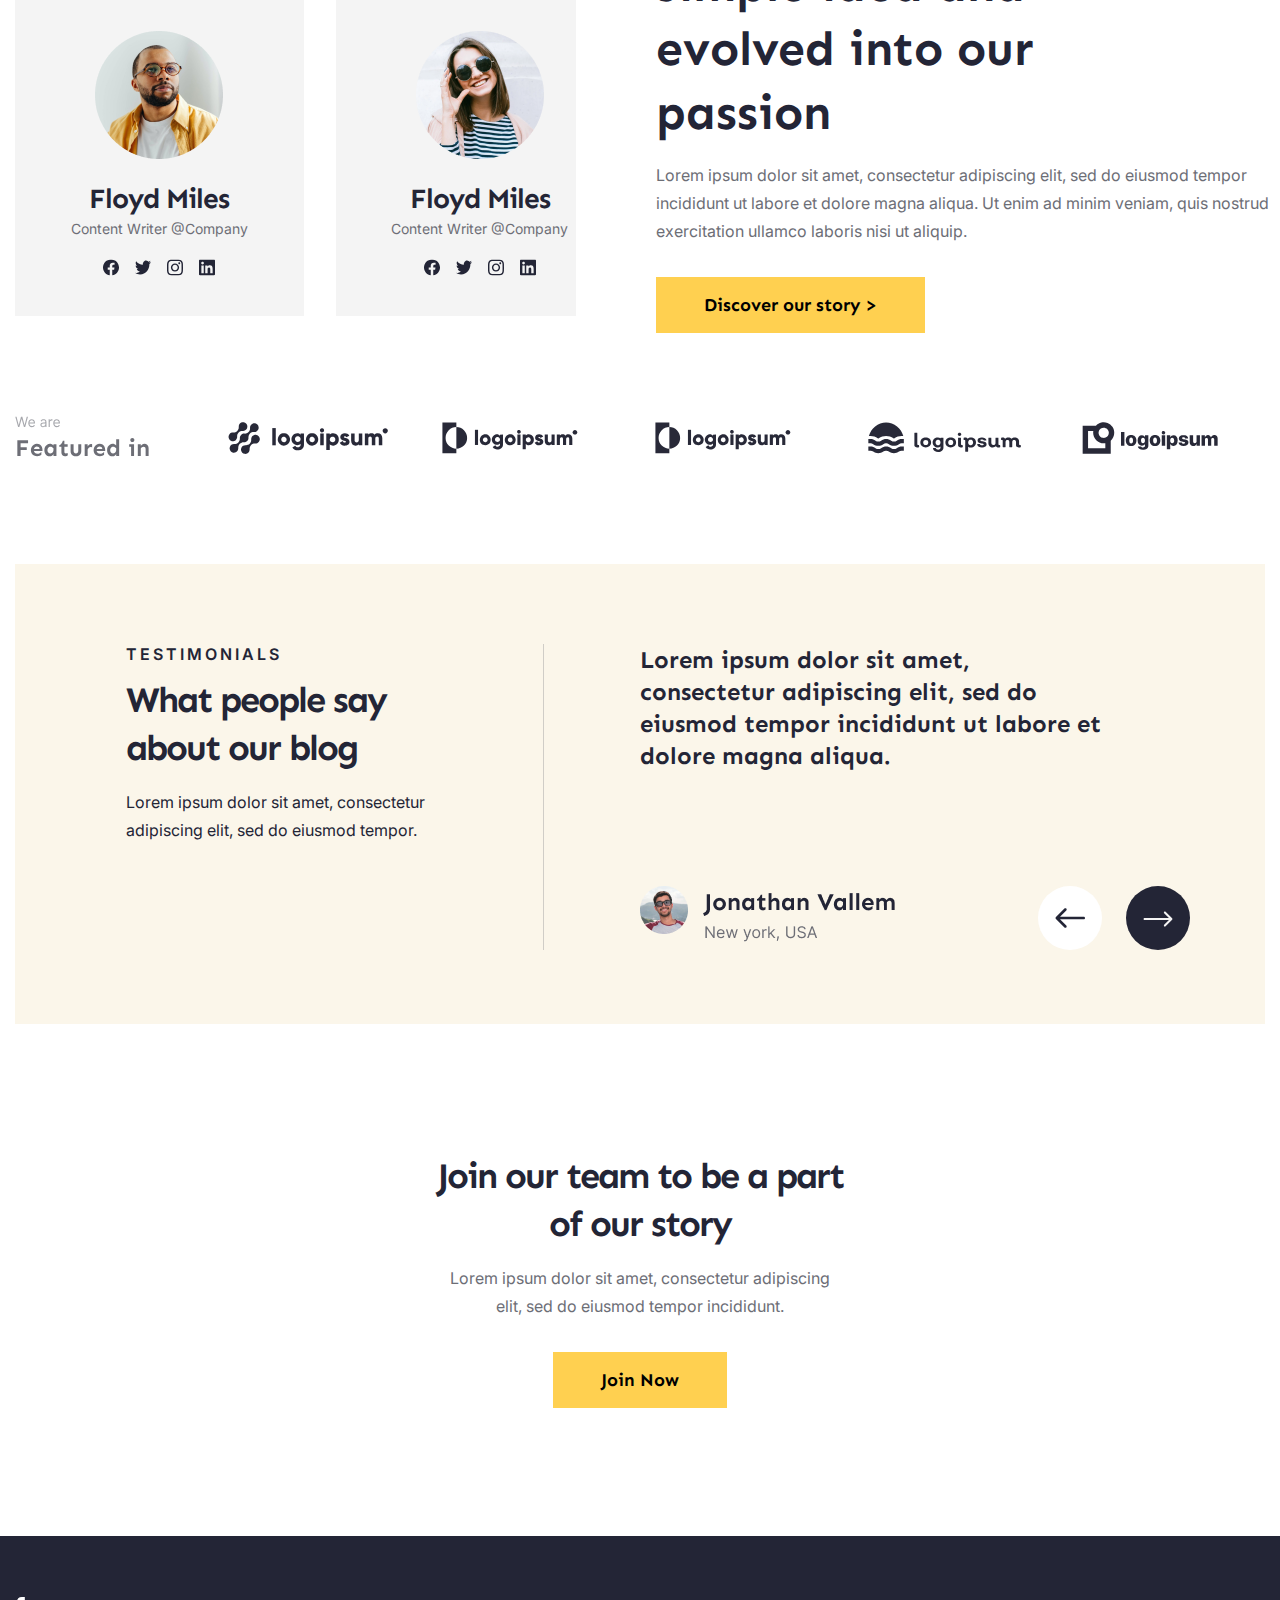
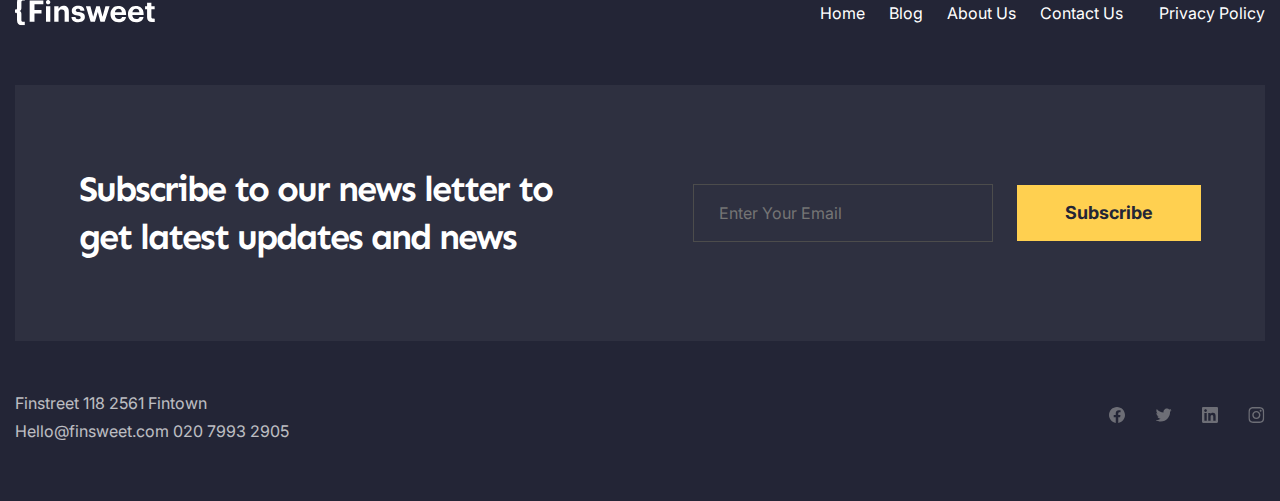
==== commit 2dce6495: "main change" ====
--- a/index.html
+++ b/index.html
@@ -5,6 +5,15 @@
     <meta http-equiv="X-UA-Compatible" content="IE=edge" />
     <meta name="viewport" content="width=device-width, initial-scale=1.0" />
     <title>Axtamov Jahongir</title>
+    <link
+      href="https://assets.website-files.com/61819aaca0e7acc94c5a2d47/6364e7d3dc73e0c1cc6179d6_Finsweet-logo-256.webp"
+      rel="apple-touch-icon"
+    />
+    <link
+      href="https://assets.website-files.com/61819aaca0e7acc94c5a2d47/624607fc89346558929be22f_fs-favicon.png"
+      rel="shortcut icon"
+      type="image/x-icon"
+    />
     <link rel="stylesheet" href="style/style.css" />
     <link rel="stylesheet" href="style/home.css" />
   </head>
@@ -32,10 +41,12 @@
         </div>
         <div id="navbar-responsive">
           <ul>
-            <li><a href="#" class="nav-link">Home</a></li>
-            <li><a href="#" class="nav-link">Blog</a></li>
-            <li><a href="#" class="nav-link">About Us</a></li>
-            <li><a href="#" class="nav-link">Contact Us</a></li>
+            <li><a class="nav-link" href="#">Home</a></li>
+            <li><a class="nav-link" href="blog.html">Blog</a></li>
+            <li><a class="nav-link" href="about.html">About Us</a></li>
+            <li>
+              <a class="nav-link" href="contact.html">Contact Us</a>
+            </li>
             <li><a href="#" class="nav-btn">Subscribe</a></li>
           </ul>
           <button id="close-navbar" onclick="closeNavbar()">
@@ -87,7 +98,7 @@
         <div class="feautured-right">
           <div class="feautured-right-content">
             <h2>All Posts</h2>
-            <p>View All</p>
+            <a href="#"><p>View All</p></a>
           </div>
           <div class="feautured-right-card">
             <p class="featured-righttext">
@@ -296,27 +307,29 @@
       </div>
     </section>
     <section id="people">
-      <div class="container people-container">
-        <div class="people-left">
-          <h4>TESTIMONIALS</h4>
-          <h2>What people say about our blog</h2>
-          <p>
-            Lorem ipsum dolor sit amet, consectetur adipiscing elit, sed do
-            eiusmod tempor.
-          </p>
-        </div>
-        <div class="people-right">
-          <h4>
-            Lorem ipsum dolor sit amet, consectetur adipiscing elit, sed do
-            eiusmod tempor incididunt ut labore et dolore magna aliqua.
-          </h4>
-          <div class="people-card">
-            <div class="people-img">
-              <img src="images/people-cardimg1.png" alt="" />
-            </div>
-            <div class="people-icon">
-              <img src="images/people-card-icon1.svg" alt="" />
-              <img src="images/people-card-icon2.svg" alt="" />
+      <div class="container">
+        <div class="people-container">
+          <div class="people-left">
+            <h4>TESTIMONIALS</h4>
+            <h2>What people say about our blog</h2>
+            <p>
+              Lorem ipsum dolor sit amet, consectetur adipiscing elit, sed do
+              eiusmod tempor.
+            </p>
+          </div>
+          <div class="people-right">
+            <h4>
+              Lorem ipsum dolor sit amet, consectetur adipiscing elit, sed do
+              eiusmod tempor incididunt ut labore et dolore magna aliqua.
+            </h4>
+            <div class="people-card">
+              <div class="people-img">
+                <img src="images/people-cardimg1.png" alt="" />
+              </div>
+              <div class="people-icon">
+                <img src="images/people-card-icon1.svg" alt="" />
+                <img src="images/people-card-icon2.svg" alt="" />
+              </div>
             </div>
           </div>
         </div>
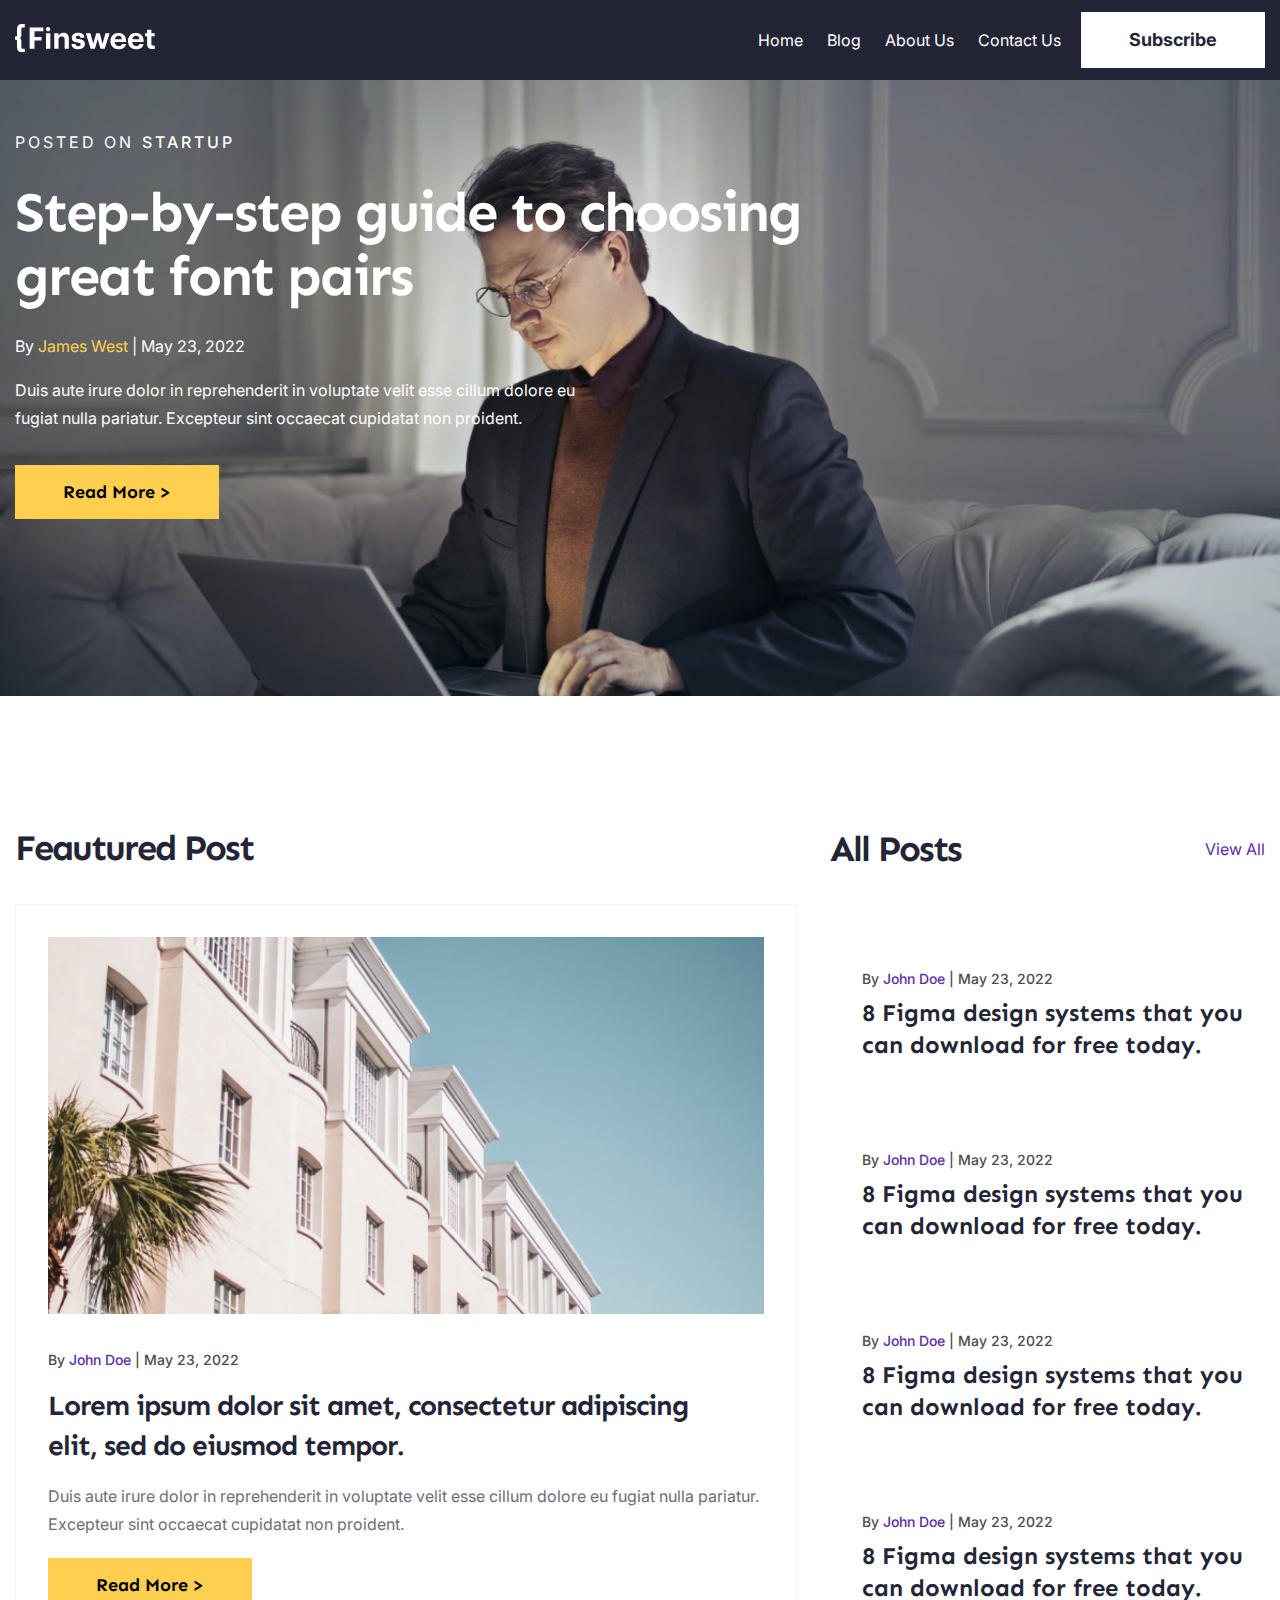
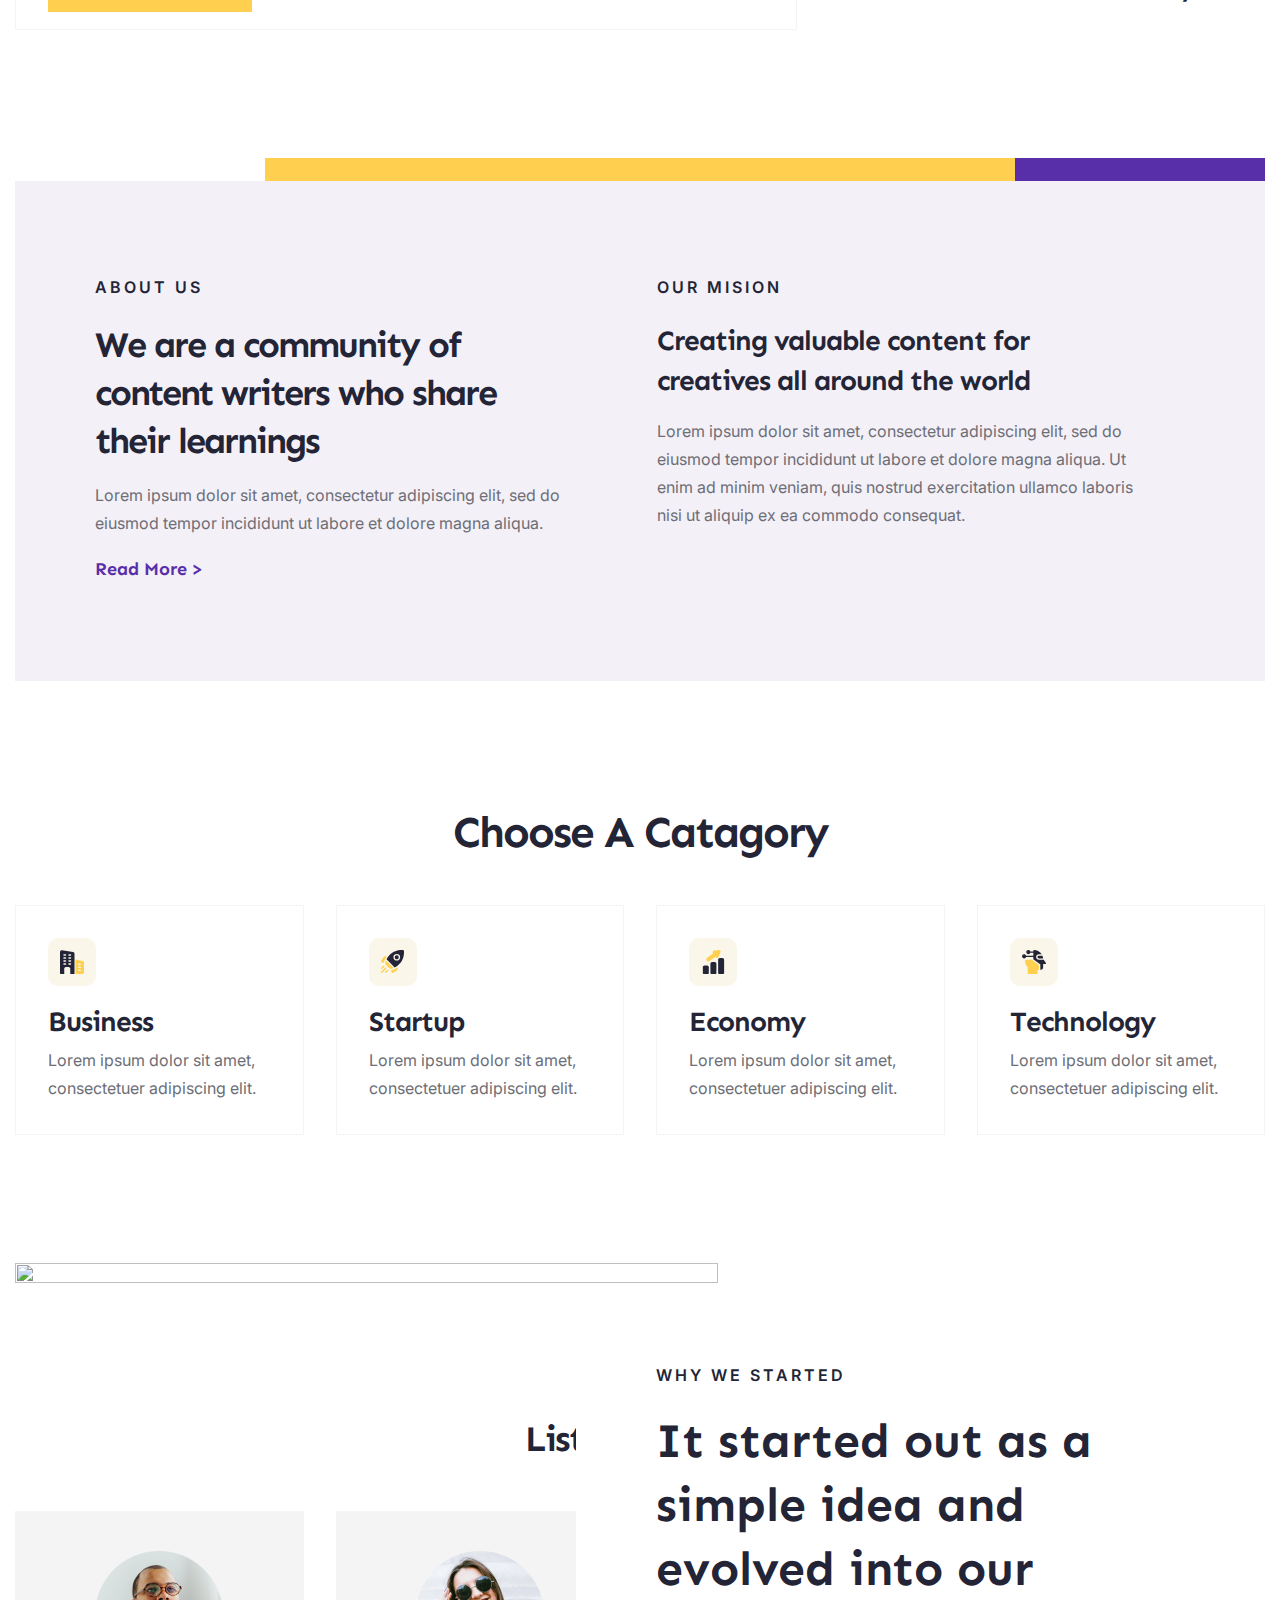
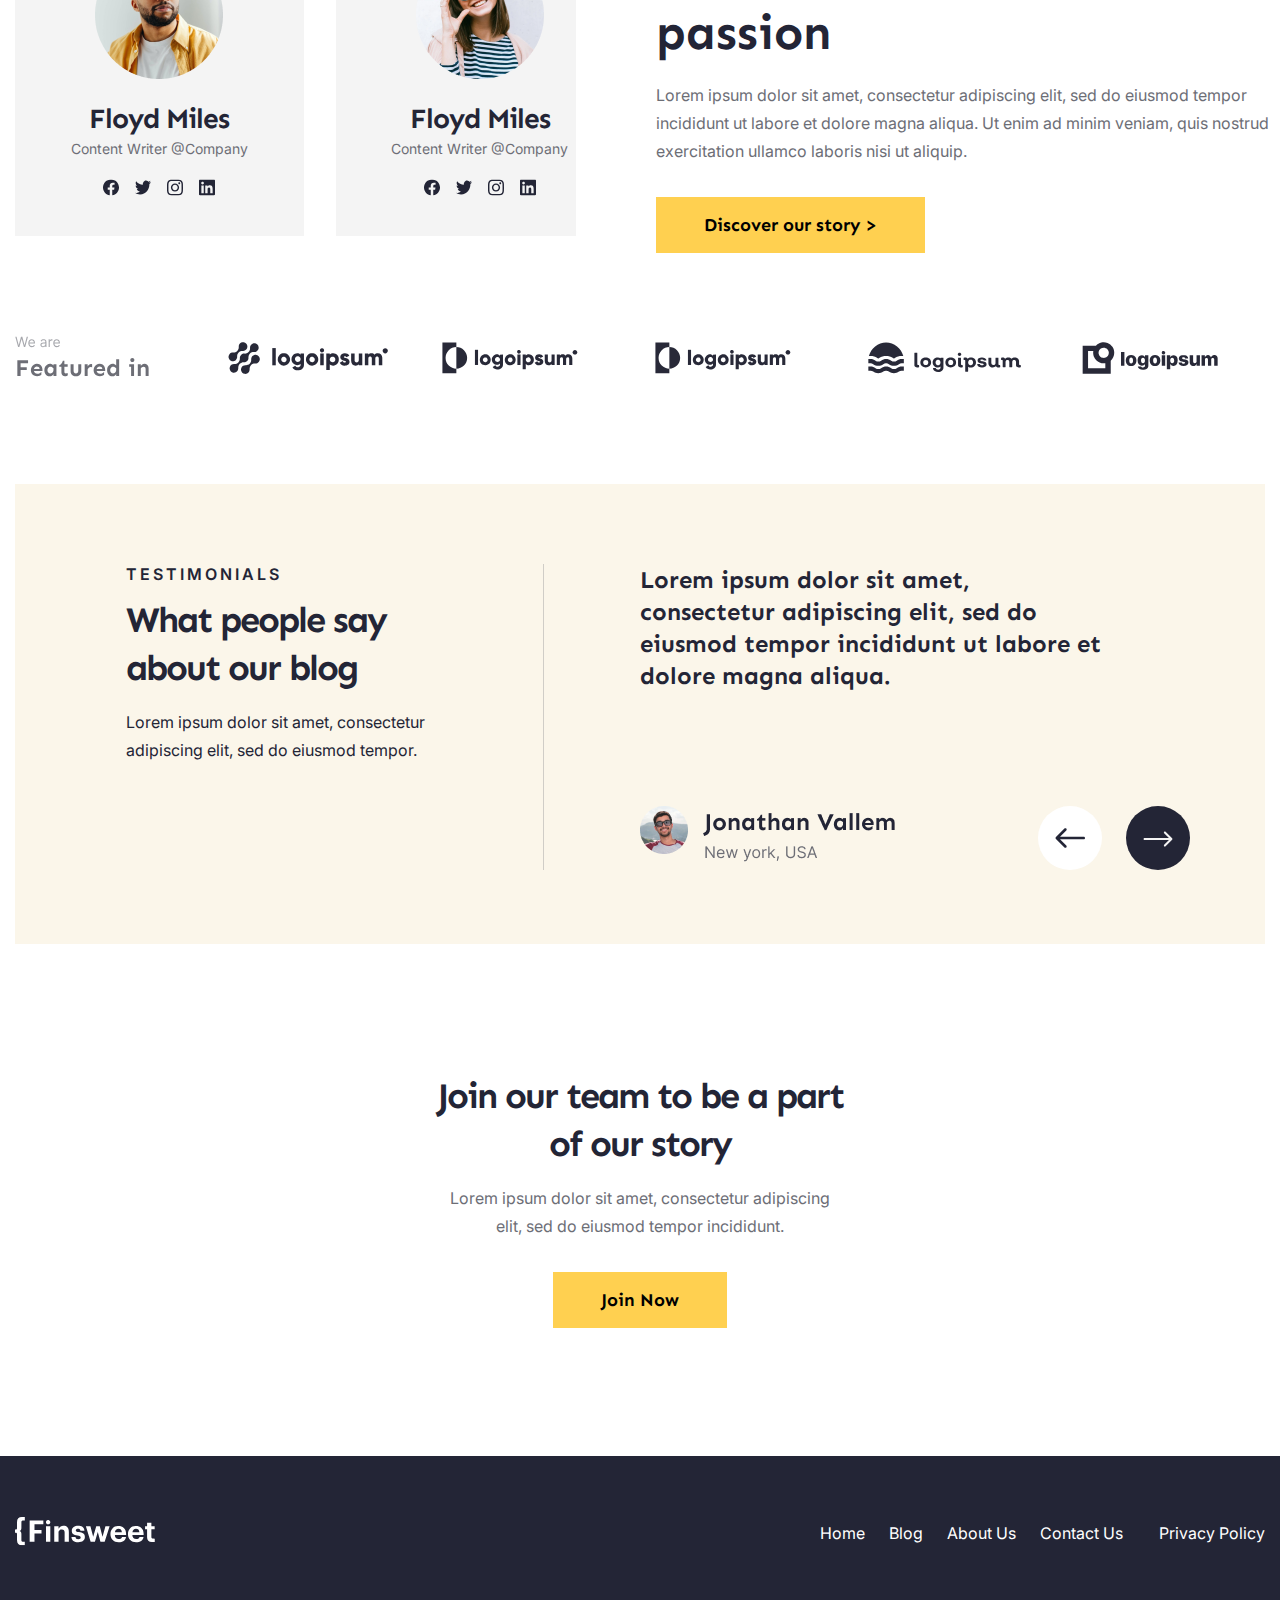
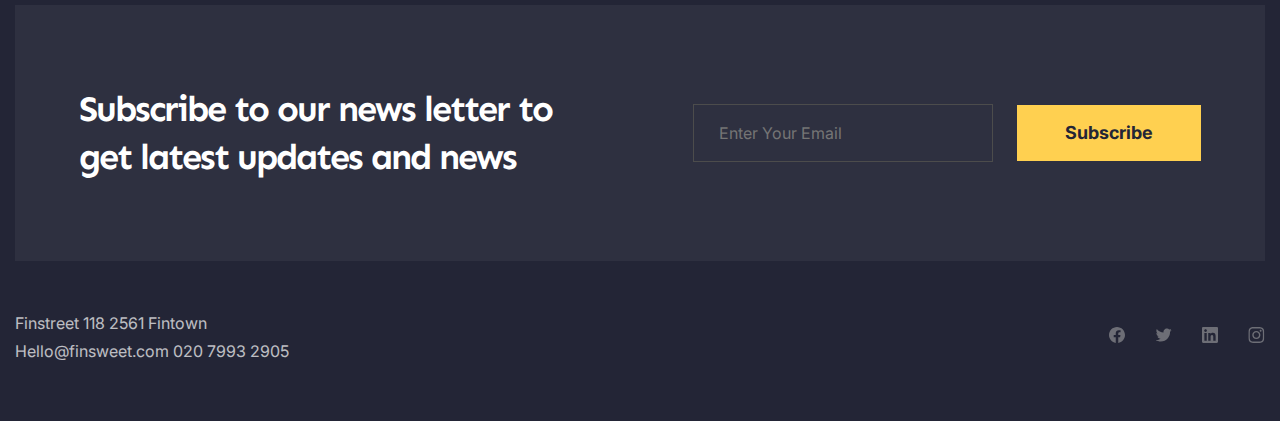
==== commit fd3397a8: "main change" ====
--- a/index.html
+++ b/index.html
@@ -359,7 +359,11 @@
               <li>
                 <a class="nav-menus-link" href="contact.html">Contact Us</a>
               </li>
-              <li><a class="footer-menus-link" href="#">Privacy Policy</a></li>
+              <li>
+                <a class="footer-menus-link" href="privacypolicy.html"
+                  >Privacy Policy</a
+                >
+              </li>
             </ul>
           </div>
         </div>
